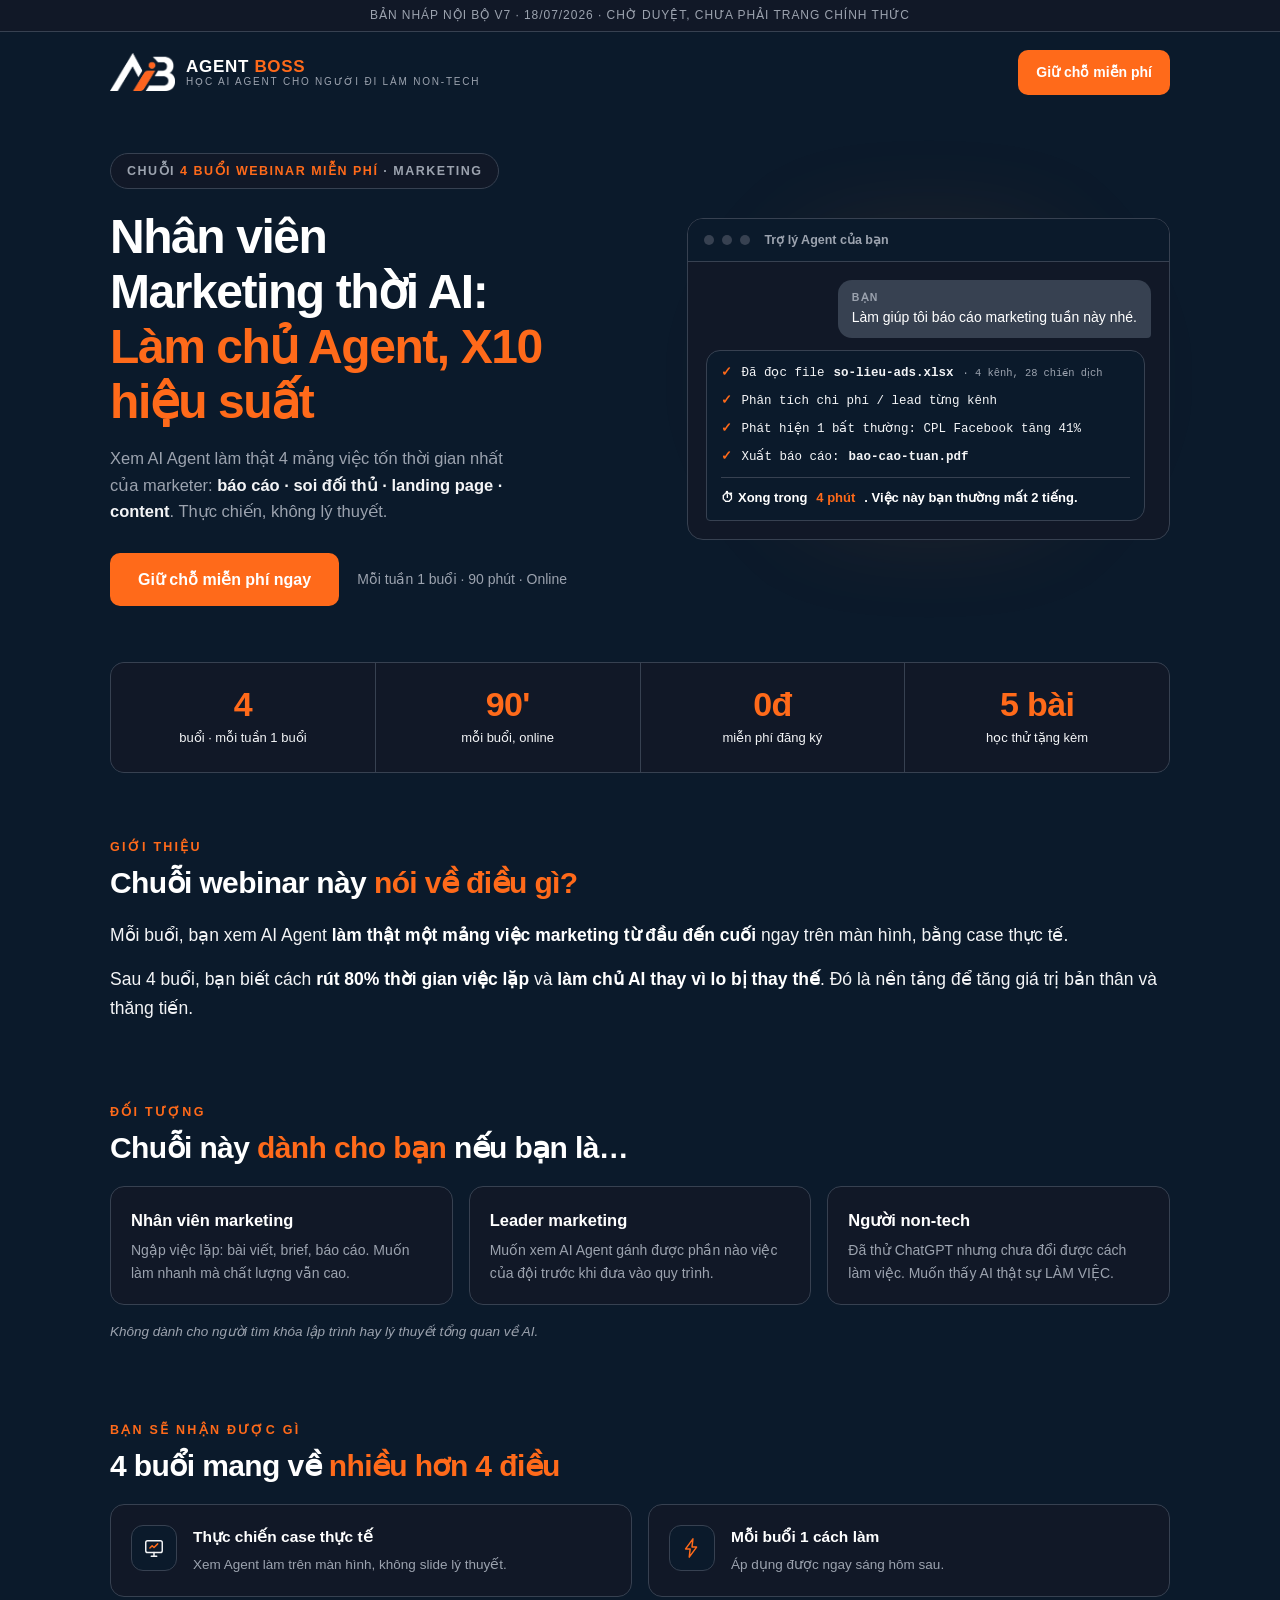
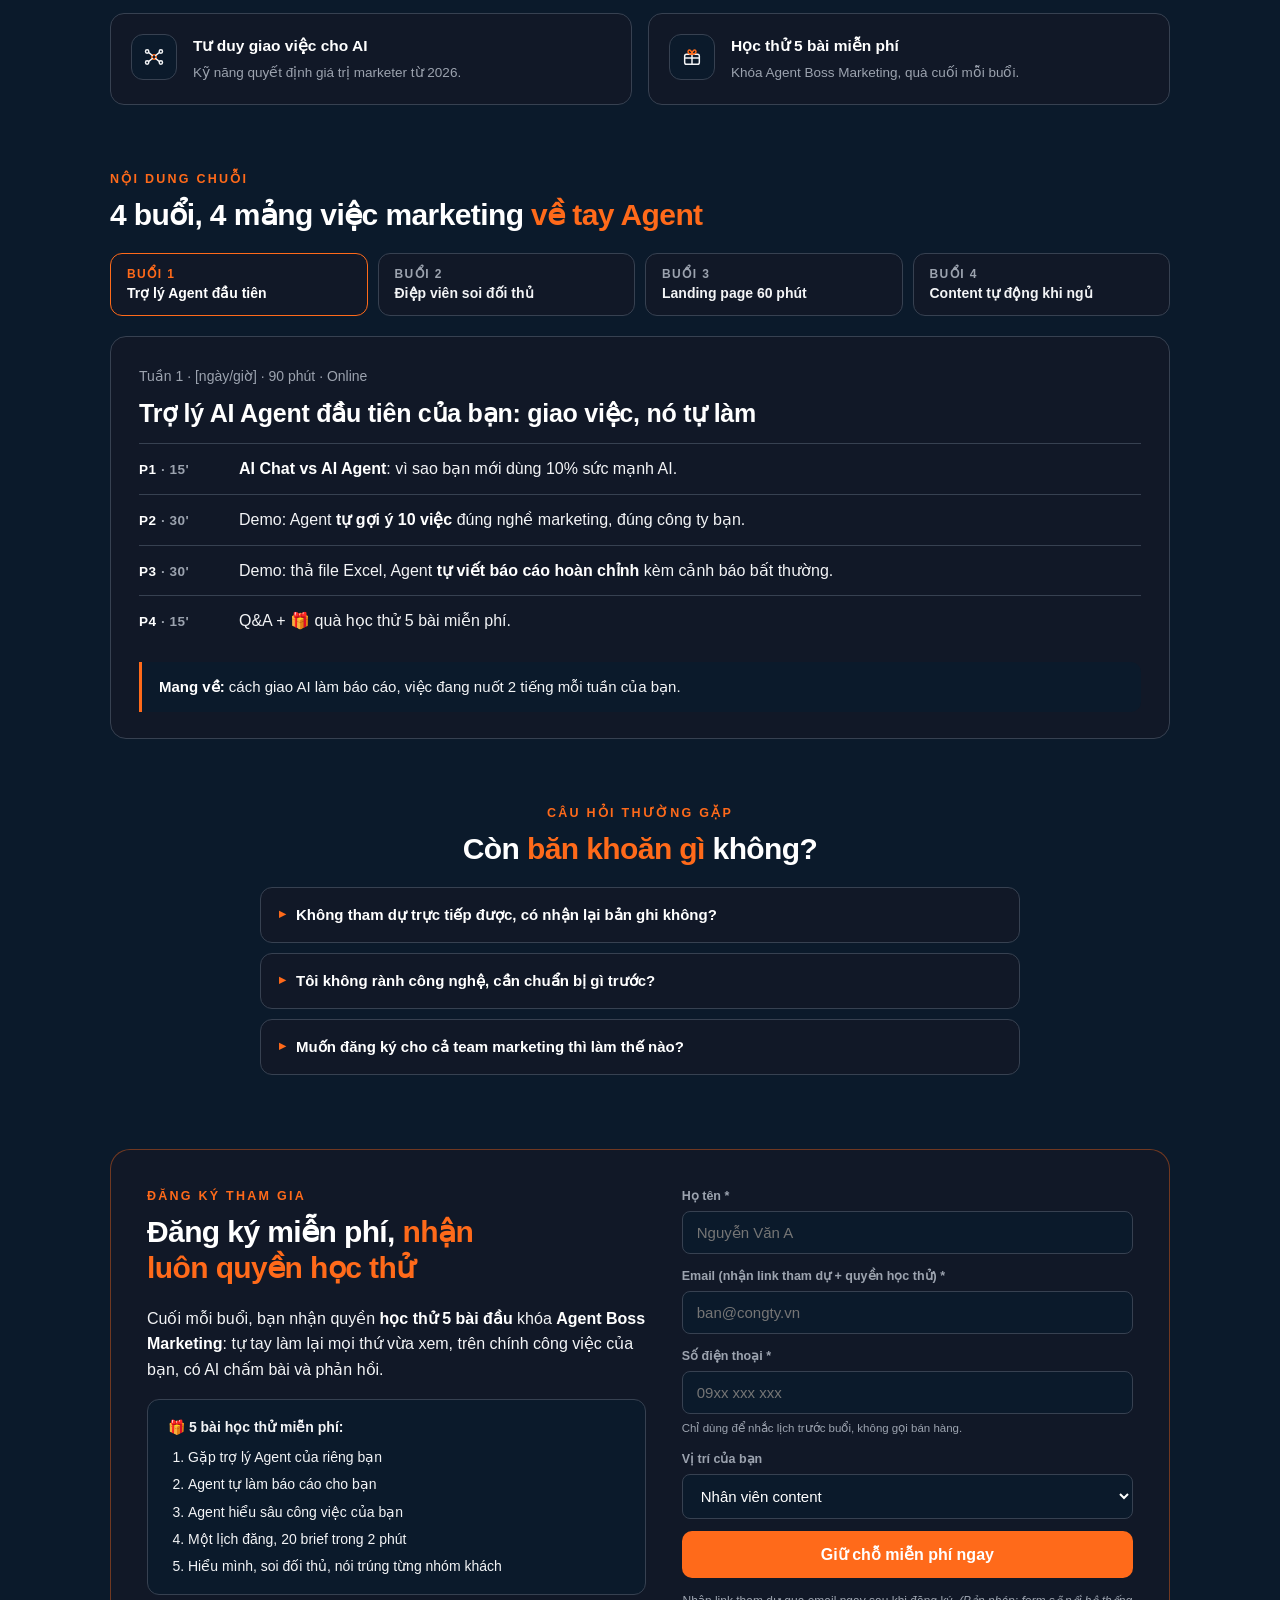
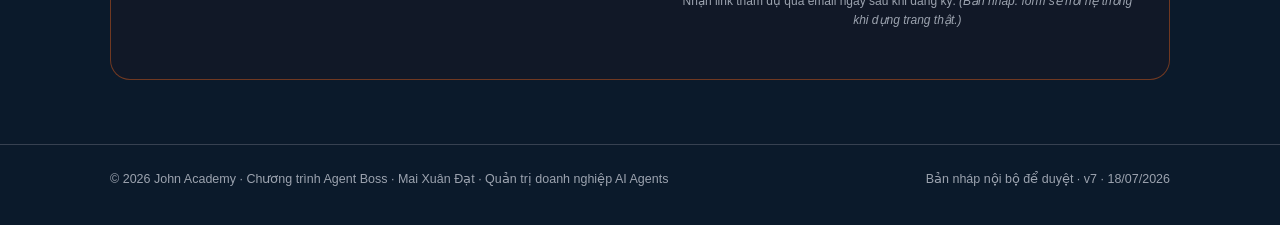
==== index.html @ c4304438 "Add files via upload" ====
<!DOCTYPE html>
<html lang="vi">
<head>
<meta charset="utf-8">
<meta name="viewport" content="width=device-width, initial-scale=1">
<title>Nhân Viên Marketing Thời AI — Chuỗi 4 Webinar · Agent Boss</title>
<style>
  /* ==== Agent Boss design tokens (canonical: E-cho-designer-quang/tokens.json) ==== */
  :root{
    --agent-dark:#0B1A2B;
    --white:#FFFFFF;
    --boss-orange:#FF6A1A;
    --ink-900:#111827;
    --ink-700:#374151;
    --ink-500:#9CA3AF;
    --ink-100:#F3F4F6;
    --font:'Inter',Arial,sans-serif;
    --mono:'Roboto Mono',monospace;
  }
  html{scroll-behavior:smooth}
  body{
    margin:0;background:var(--agent-dark);color:var(--white);
    font-family:var(--font);font-size:16px;line-height:1.6;
    -webkit-font-smoothing:antialiased;overflow-x:hidden;
  }
  .wrap{max-width:1060px;margin:0 auto;padding:0 22px}
  a{color:inherit}
  .t-orange{color:var(--boss-orange)}

  .draft{
    background:var(--ink-900);border-bottom:1px solid var(--ink-700);
    text-align:center;font-size:12px;color:var(--ink-500);
    padding:6px 16px;letter-spacing:.08em;text-transform:uppercase;
  }

  /* ==== Header ==== */
  header.site{display:flex;align-items:center;justify-content:space-between;padding:18px 0;gap:12px}
  .logo-lockup{display:flex;align-items:center;gap:11px}
  .logo-lockup img{height:38px;width:auto;display:block}
  .wordmark{font-weight:800;letter-spacing:.04em;font-size:17px;line-height:1.1}
  .wordmark .b{color:var(--boss-orange)}
  .wordmark small{display:block;font-weight:500;font-size:10px;letter-spacing:.18em;color:var(--ink-500)}
  .btn{
    display:inline-block;background:var(--boss-orange);color:var(--white);
    font-weight:700;text-decoration:none;border:none;cursor:pointer;
    padding:14px 28px;border-radius:10px;font-size:16px;font-family:var(--font);
    text-align:center;
  }
  .btn:hover{filter:brightness(1.07)}
  .btn:focus-visible{outline:3px solid var(--white);outline-offset:2px}
  .btn.small{padding:11px 18px;font-size:14px;white-space:nowrap}

  /* ==== Hero ==== */
  .hero{display:grid;grid-template-columns:1.05fr .95fr;gap:44px;align-items:center;padding:40px 0 56px}
  .pill{
    display:inline-block;background:var(--ink-900);border:1px solid var(--ink-700);
    border-radius:999px;padding:7px 16px;font-size:12.5px;font-weight:600;
    letter-spacing:.12em;text-transform:uppercase;color:var(--ink-500);margin:0 0 20px;
  }
  .pill b{color:var(--boss-orange);font-weight:600}
  /* Quy tắc cứng #2: các dòng headline CÙNG size, 1 dòng đổi màu cam */
  h1{
    font-size:clamp(30px,4.4vw,48px);font-weight:700;letter-spacing:-0.03em;
    line-height:1.15;margin:0 0 16px;text-wrap:balance;
  }
  .hero-sub{color:var(--ink-500);font-size:16.5px;max-width:46ch;margin:0 0 28px;text-wrap:pretty}
  .hero-sub b{color:var(--ink-100);font-weight:600}
  .hero-cta{display:flex;align-items:center;gap:18px;flex-wrap:wrap}
  .hero-meta{font-size:14px;color:var(--ink-500);font-variant-numeric:tabular-nums}

  /* ==== Hero visual: khung chat giao việc cho Agent ==== */
  .demo-shell{position:relative}
  .demo-glow{ /* quy tắc #8: cam 8-18%, blur mạnh, sau khối, không phủ chữ */
    position:absolute;inset:-8%;border-radius:24px;
    background:radial-gradient(circle,rgba(255,106,26,.14) 0%,rgba(255,106,26,0) 70%);
    filter:blur(34px);pointer-events:none;
  }
  .demo-win{
    position:relative;background:var(--ink-900);border:1px solid var(--ink-700);
    border-radius:16px;overflow:hidden;
  }
  .demo-bar{
    display:flex;align-items:center;gap:8px;padding:11px 16px;
    background:var(--agent-dark);border-bottom:1px solid var(--ink-700);
  }
  .dot{width:10px;height:10px;border-radius:50%;background:var(--ink-700)}
  .demo-title{margin-left:6px;font-size:12.5px;color:var(--ink-500);font-weight:600}
  .demo-body{padding:18px;display:grid;gap:12px}
  .msg-you{
    justify-self:end;max-width:85%;
    background:var(--ink-700);border-radius:14px 14px 4px 14px;
    padding:10px 14px;font-size:14px;line-height:1.45;
  }
  .msg-tag{display:block;font-size:10.5px;letter-spacing:.12em;color:var(--ink-500);font-weight:700;margin-bottom:2px}
  .agent-log{
    justify-self:start;max-width:92%;width:100%;
    background:var(--agent-dark);border:1px solid var(--ink-700);
    border-radius:14px 14px 14px 4px;padding:12px 14px;
    display:grid;gap:8px;
  }
  .step{
    font-family:var(--mono);font-size:12.5px;color:var(--ink-100);
    display:flex;gap:9px;align-items:baseline;
    opacity:0;animation:fadeUp .45s forwards;
  }
  .step .ck{color:var(--boss-orange);font-weight:700}
  .step small{color:var(--ink-500)}
  .step:nth-child(2){animation-delay:.5s}
  .step:nth-child(3){animation-delay:1s}
  .step:nth-child(4){animation-delay:1.5s}
  .step.done{
    font-family:var(--font);font-size:13px;font-weight:700;color:var(--white);
    border-top:1px solid var(--ink-700);padding-top:10px;margin-top:2px;
    animation-delay:2s;
  }
  .step.done b{color:var(--boss-orange)}
  @keyframes fadeUp{from{opacity:0;transform:translateY(5px)}to{opacity:1;transform:none}}
  @media (prefers-reduced-motion: reduce){
    html{scroll-behavior:auto}
    .step{animation:none;opacity:1;transform:none}
  }

  /* ==== Stats strip ==== */
  .stats{
    display:grid;grid-template-columns:repeat(4,1fr);gap:1px;background:var(--ink-700);
    border:1px solid var(--ink-700);border-radius:14px;overflow:hidden;margin-bottom:8px;
  }
  .stat{background:var(--ink-900);padding:22px 14px;text-align:center}
  .stat b{
    display:block;font-size:34px;font-weight:700;letter-spacing:-0.02em;
    font-variant-numeric:tabular-nums;color:var(--boss-orange); /* Tier 1: số liệu = cam */
    line-height:1.15;
  }
  .stat span{font-size:13px;color:var(--ink-100);font-weight:500}

  /* ==== Sections ==== */
  section{padding:56px 0 8px}
  .sec-eyebrow{
    font-size:12.5px;font-weight:600;letter-spacing:.18em;text-transform:uppercase;
    color:var(--boss-orange);margin:0 0 8px;
  }
  h2{
    font-size:clamp(22px,3vw,30px);font-weight:700;letter-spacing:-0.02em;
    line-height:1.2;margin:0 0 20px;text-wrap:balance;
  }
  .prose p{margin:0 0 14px;color:var(--ink-100);text-wrap:pretty}
  .prose p b{color:var(--white)}
  .prose-full p{font-size:17.5px;line-height:1.7}

  .cards3{display:grid;grid-template-columns:repeat(3,1fr);gap:16px;margin-top:6px}
  .card{background:var(--ink-900);border:1px solid var(--ink-700);border-radius:14px;padding:20px}
  .card h3{margin:0 0 6px;font-size:16.5px;font-weight:600}
  .card p{margin:0;font-size:14px;color:var(--ink-500)}
  .note{font-size:13.5px;color:var(--ink-500);font-style:italic;margin-top:16px}

  /* ==== Benefits: 2x2 card + icon ==== */
  .benefits{display:grid;grid-template-columns:repeat(2,1fr);gap:16px;margin-top:6px}
  .benefit{
    background:var(--ink-900);border:1px solid var(--ink-700);border-radius:14px;
    padding:20px;display:flex;gap:16px;align-items:flex-start;
  }
  .b-icon{
    flex:0 0 44px;width:44px;height:44px;border-radius:12px;
    background:var(--agent-dark);border:1px solid var(--ink-700);
    display:flex;align-items:center;justify-content:center;
  }
  .b-icon svg{width:22px;height:22px;stroke:var(--ink-100);stroke-width:1.6;fill:none;stroke-linecap:round;stroke-linejoin:round}
  .b-icon .accent{stroke:var(--boss-orange)}
  .benefit h3{margin:0 0 4px;font-size:15.5px;font-weight:700}
  .benefit p{margin:0;font-size:13.5px;color:var(--ink-500)}

  /* ==== Tabs 4 buổi ==== */
  .tabs{display:flex;gap:10px;margin-bottom:16px;overflow-x:auto;padding-bottom:4px}
  .tab{
    flex:1;min-width:170px;background:var(--ink-900);border:1px solid var(--ink-700);
    border-radius:12px;padding:13px 16px;cursor:pointer;text-align:left;
    font-family:var(--font);color:var(--ink-500);
  }
  .tab b{display:block;font-size:12px;letter-spacing:.12em;font-weight:700;margin-bottom:3px;color:var(--ink-500)}
  .tab span{font-size:14px;font-weight:600;color:var(--ink-100);line-height:1.3;display:block}
  .tab:hover{border-color:var(--ink-500)}
  .tab[aria-selected="true"]{border-color:var(--boss-orange);background:var(--ink-900)}
  .tab[aria-selected="true"] b{color:var(--boss-orange)}
  .tab[aria-selected="true"] span{color:var(--white)}
  .tab:focus-visible{outline:2px solid var(--boss-orange);outline-offset:2px}
  .panel{display:none}
  .panel.active{display:block}

  .session{
    background:var(--ink-900);border:1px solid var(--ink-700);border-radius:16px;
    padding:26px 28px;
  }
  .s-meta{font-size:14px;color:var(--ink-500);font-variant-numeric:tabular-nums}
  .session h3{font-size:clamp(20px,2.6vw,25px);font-weight:700;letter-spacing:-0.01em;margin:8px 0 14px;line-height:1.3;text-wrap:balance}
  .prow{display:flex;gap:16px;padding:12px 0;border-top:1px solid var(--ink-700);align-items:baseline}
  .ptag{
    flex:0 0 84px;font-size:13.5px;font-weight:700;color:var(--ink-500);
    letter-spacing:.04em;font-variant-numeric:tabular-nums;white-space:nowrap;
  }
  .ptag b{color:var(--white)}
  .ptext{font-size:16px;color:var(--ink-100);line-height:1.6}
  .ptext b{color:var(--white)}
  .loi-ich{
    margin:16px 0 0;padding:13px 17px;border-left:3px solid var(--boss-orange);
    background:var(--agent-dark);border-radius:0 10px 10px 0;
    font-size:15px;color:var(--ink-100);
  }
  .loi-ich b{color:var(--white)}

  /* ==== FAQ (căn giữa cột) ==== */
  .faq-sec{text-align:center}
  .faq-list{max-width:760px;margin:0 auto;text-align:left}
  details{
    background:var(--ink-900);border:1px solid var(--ink-700);border-radius:12px;
    margin-bottom:10px;
  }
  summary{
    cursor:pointer;padding:15px 18px;font-weight:600;font-size:15px;list-style:none;
    display:flex;align-items:center;gap:10px;
  }
  summary::before{content:"▸";color:var(--boss-orange);font-size:13px;transition:transform .15s}
  details[open] summary::before{transform:rotate(90deg)}
  summary:focus-visible{outline:2px solid var(--boss-orange);outline-offset:2px;border-radius:12px}
  details p{margin:0;padding:0 18px 15px 40px;font-size:14.5px;color:var(--ink-500);text-wrap:pretty}

  /* ==== CTA / form ==== */
  .cta-box{
    background:var(--ink-900);border:1px solid rgba(255,106,26,.4);border-radius:20px;
    padding:36px;display:grid;grid-template-columns:1.05fr .95fr;gap:36px;align-items:start;
  }
  .cta-box .prose{max-width:none}
  .gift-list{
    margin:16px 0 0;padding:16px 20px;background:var(--agent-dark);
    border:1px solid var(--ink-700);border-radius:12px;font-size:14px;color:var(--ink-100);
  }
  .gift-list ol{margin:8px 0 0;padding-left:20px;display:grid;gap:5px}
  form{display:grid;gap:12px}
  label{font-size:12.5px;font-weight:600;color:var(--ink-500);display:grid;gap:5px}
  .hint{font-weight:400;font-size:11.5px;color:var(--ink-500)}
  input,select{
    background:var(--agent-dark);border:1px solid var(--ink-700);border-radius:8px;
    color:var(--white);padding:12px 14px;font-size:15px;font-family:var(--font);width:100%;box-sizing:border-box;
  }
  input:focus-visible,select:focus-visible{outline:2px solid var(--boss-orange);outline-offset:1px;border-color:var(--boss-orange)}
  form .btn{width:100%}
  .form-note{font-size:12px;color:var(--ink-500);margin-top:2px;text-align:center}

  footer{
    border-top:1px solid var(--ink-700);padding:24px 0 36px;margin-top:56px;
    font-size:12.5px;color:var(--ink-500);
  }
  footer .wrap{display:flex;justify-content:space-between;gap:14px;flex-wrap:wrap}

  /* ==== Sticky CTA mobile ==== */
  .sticky-cta{display:none}

  @media (max-width:860px){
    .hero{grid-template-columns:1fr;gap:36px;padding-top:24px}
    .stats{grid-template-columns:repeat(2,1fr)}
    .cards3{grid-template-columns:1fr}
    .benefits{grid-template-columns:1fr}
    .cta-box{grid-template-columns:1fr;padding:24px}
    .cta-box .form-col{order:-1}
    .tabs{margin-left:-22px;margin-right:-22px;padding-left:22px;padding-right:22px}
    .tab{min-width:150px;flex:0 0 auto}
    .session{padding:20px}
    .prow{flex-direction:column;gap:2px}
    .ptag{flex:none}
    .wordmark small{display:none}
    body{padding-bottom:66px}
    .sticky-cta{
      display:block;position:fixed;bottom:0;left:0;right:0;z-index:10;
      padding:10px 16px;background:rgba(11,26,43,.96);border-top:1px solid var(--ink-700);
    }
    .sticky-cta .btn{width:100%;box-sizing:border-box;padding:13px}
  }
</style>
</head>
<body>

<div class="draft">Bản nháp nội bộ v7 · 18/07/2026 · chờ duyệt, chưa phải trang chính thức</div>

<div class="wrap">

  <!-- ===== HEADER ===== -->
  <header class="site">
    <div class="logo-lockup">
      <img src="[data-uri]" alt="Logo Agent Boss">
      <div class="wordmark">AGENT <span class="b">BOSS</span>
        <small>HỌC AI AGENT CHO NGƯỜI ĐI LÀM NON-TECH</small>
      </div>
    </div>
    <a class="btn small" href="#dang-ky">Giữ chỗ miễn phí</a>
  </header>

  <!-- ===== HERO ===== -->
  <div class="hero">
    <div>
      <span class="pill">Chuỗi <b>4 buổi webinar miễn phí</b> · Marketing</span>
      <h1>Nhân viên Marketing thời&nbsp;AI:<br>
          <span class="t-orange">Làm chủ Agent, X10 hiệu suất</span></h1>
      <p class="hero-sub">Xem AI Agent làm thật 4 mảng việc tốn thời gian nhất của marketer: <b>báo cáo · soi đối thủ · landing page · content</b>. Thực chiến, không lý thuyết.</p>
      <div class="hero-cta">
        <a class="btn" href="#dang-ky">Giữ chỗ miễn phí ngay</a>
        <span class="hero-meta">Mỗi tuần 1 buổi · 90 phút · Online</span>
      </div>
    </div>

    <!-- Minh họa: giao việc cho Agent trong khung chat -->
    <div class="demo-shell" role="img" aria-label="Minh họa: bạn nhắn giao việc, AI Agent tự làm từng bước và nộp báo cáo trong 4 phút thay vì 2 tiếng">
      <div class="demo-glow"></div>
      <div class="demo-win" aria-hidden="true">
        <div class="demo-bar">
          <span class="dot"></span><span class="dot"></span><span class="dot"></span>
          <span class="demo-title">Trợ lý Agent của bạn</span>
        </div>
        <div class="demo-body">
          <div class="msg-you">
            <span class="msg-tag">BẠN</span>
            Làm giúp tôi báo cáo marketing tuần này nhé.
          </div>
          <div class="agent-log">
            <div class="step"><span class="ck">✓</span>Đã đọc file <b>so-lieu-ads.xlsx</b> <small>· 4 kênh, 28 chiến dịch</small></div>
            <div class="step"><span class="ck">✓</span>Phân tích chi phí / lead từng kênh</div>
            <div class="step"><span class="ck">✓</span>Phát hiện 1 bất thường: CPL Facebook tăng 41%</div>
            <div class="step"><span class="ck">✓</span>Xuất báo cáo: <b>bao-cao-tuan.pdf</b></div>
            <div class="step done">⏱ Xong trong <b>4 phút</b>. Việc này bạn thường mất 2 tiếng.</div>
          </div>
        </div>
      </div>
    </div>
  </div>

  <!-- ===== STATS ===== -->
  <div class="stats">
    <div class="stat"><b>4</b><span>buổi · mỗi tuần 1 buổi</span></div>
    <div class="stat"><b>90'</b><span>mỗi buổi, online</span></div>
    <div class="stat"><b>0đ</b><span>miễn phí đăng ký</span></div>
    <div class="stat"><b>5 bài</b><span>học thử tặng kèm</span></div>
  </div>

  <!-- ===== GIỚI THIỆU ===== -->
  <section>
    <p class="sec-eyebrow">Giới thiệu</p>
    <h2>Chuỗi webinar này <span class="t-orange">nói về điều gì?</span></h2>
    <div class="prose prose-full">
      <p>Mỗi buổi, bạn xem AI Agent <b>làm thật một mảng việc marketing từ đầu đến cuối</b> ngay trên màn hình, bằng case thực tế.</p>
      <p>Sau 4 buổi, bạn biết cách <b>rút 80% thời gian việc lặp</b> và <b>làm chủ AI thay vì lo bị thay thế</b>. Đó là nền tảng để tăng giá trị bản thân và thăng tiến.</p>
    </div>
  </section>

  <!-- ===== ĐỐI TƯỢNG ===== -->
  <section>
    <p class="sec-eyebrow">Đối tượng</p>
    <h2>Chuỗi này <span class="t-orange">dành cho bạn</span> nếu bạn là…</h2>
    <div class="cards3">
      <div class="card">
        <h3>Nhân viên marketing</h3>
        <p>Ngập việc lặp: bài viết, brief, báo cáo. Muốn làm nhanh mà chất lượng vẫn cao.</p>
      </div>
      <div class="card">
        <h3>Leader marketing</h3>
        <p>Muốn xem AI Agent gánh được phần nào việc của đội trước khi đưa vào quy trình.</p>
      </div>
      <div class="card">
        <h3>Người non-tech</h3>
        <p>Đã thử ChatGPT nhưng chưa đổi được cách làm việc. Muốn thấy AI thật sự LÀM VIỆC.</p>
      </div>
    </div>
    <p class="note">Không dành cho người tìm khóa lập trình hay lý thuyết tổng quan về AI.</p>
  </section>

  <!-- ===== NHẬN ĐƯỢC GÌ ===== -->
  <section>
    <p class="sec-eyebrow">Bạn sẽ nhận được gì</p>
    <h2>4 buổi mang về <span class="t-orange">nhiều hơn 4 điều</span></h2>
    <div class="benefits">
      <div class="benefit">
        <div class="b-icon"><svg viewBox="0 0 24 24"><rect x="3" y="4" width="18" height="13" rx="2"/><path d="M9 21h6M12 17v4"/><path class="accent" d="M7.5 12l2.5-2.5 2 2 4-4"/></svg></div>
        <div><h3>Thực chiến case thực tế</h3><p>Xem Agent làm trên màn hình, không slide lý thuyết.</p></div>
      </div>
      <div class="benefit">
        <div class="b-icon"><svg viewBox="0 0 24 24"><path class="accent" d="M13 2L5 13h5l-1 9 8-11h-5l1-9z"/></svg></div>
        <div><h3>Mỗi buổi 1 cách làm</h3><p>Áp dụng được ngay sáng hôm sau.</p></div>
      </div>
      <div class="benefit">
        <div class="b-icon"><svg viewBox="0 0 24 24"><circle cx="12" cy="12" r="2.4" class="accent"/><circle cx="4.5" cy="6" r="1.8"/><circle cx="19.5" cy="6" r="1.8"/><circle cx="4.5" cy="18" r="1.8"/><circle cx="19.5" cy="18" r="1.8"/><path d="M6 7l4.2 3.4M18 7l-4.2 3.4M6 17l4.2-3.4M18 17l-4.2-3.4"/></svg></div>
        <div><h3>Tư duy giao việc cho AI</h3><p>Kỹ năng quyết định giá trị marketer từ 2026.</p></div>
      </div>
      <div class="benefit">
        <div class="b-icon"><svg viewBox="0 0 24 24"><rect x="4" y="9" width="16" height="11" rx="2"/><path d="M4 13h16M12 9v11"/><path class="accent" d="M12 9c-4 0-5-2.5-4-4 1.2-1.8 4 .5 4 4zm0 0c4 0 5-2.5 4-4-1.2-1.8-4 .5-4 4z"/></svg></div>
        <div><h3>Học thử 5 bài miễn phí</h3><p>Khóa Agent Boss Marketing, quà cuối mỗi buổi.</p></div>
      </div>
    </div>
  </section>

  <!-- ===== NỘI DUNG 4 BUỔI (tabs) ===== -->
  <section>
    <p class="sec-eyebrow">Nội dung chuỗi</p>
    <h2>4 buổi, 4 mảng việc marketing <span class="t-orange">về tay Agent</span></h2>

    <div class="tabs" role="tablist" aria-label="Chọn buổi webinar">
      <button class="tab" role="tab" aria-selected="true" aria-controls="p1" id="t1">
        <b>BUỔI 1</b><span>Trợ lý Agent đầu tiên</span>
      </button>
      <button class="tab" role="tab" aria-selected="false" aria-controls="p2" id="t2">
        <b>BUỔI 2</b><span>Điệp viên soi đối thủ</span>
      </button>
      <button class="tab" role="tab" aria-selected="false" aria-controls="p3" id="t3">
        <b>BUỔI 3</b><span>Landing page 60 phút</span>
      </button>
      <button class="tab" role="tab" aria-selected="false" aria-controls="p4" id="t4">
        <b>BUỔI 4</b><span>Content tự động khi ngủ</span>
      </button>
    </div>

    <!-- BUỔI 1 -->
    <div class="panel active" id="p1" role="tabpanel" aria-labelledby="t1">
      <div class="session">
        <span class="s-meta">Tuần 1 · [ngày/giờ] · 90 phút · Online</span>
        <h3>Trợ lý AI Agent đầu tiên của bạn: giao việc, nó tự làm</h3>
        <div class="prow"><div class="ptag"><b>P1</b> · 15'</div><div class="ptext"><b>AI Chat vs AI Agent</b>: vì sao bạn mới dùng 10% sức mạnh AI.</div></div>
        <div class="prow"><div class="ptag"><b>P2</b> · 30'</div><div class="ptext">Demo: Agent <b>tự gợi ý 10 việc</b> đúng nghề marketing, đúng công ty bạn.</div></div>
        <div class="prow"><div class="ptag"><b>P3</b> · 30'</div><div class="ptext">Demo: thả file Excel, Agent <b>tự viết báo cáo hoàn chỉnh</b> kèm cảnh báo bất thường.</div></div>
        <div class="prow"><div class="ptag"><b>P4</b> · 15'</div><div class="ptext">Q&amp;A + 🎁 quà học thử 5 bài miễn phí.</div></div>
        <p class="loi-ich"><b>Mang về:</b> cách giao AI làm báo cáo, việc đang nuốt 2 tiếng mỗi tuần của bạn.</p>
      </div>
    </div>

    <!-- BUỔI 2 -->
    <div class="panel" id="p2" role="tabpanel" aria-labelledby="t2">
      <div class="session">
        <span class="s-meta">Tuần 2 · [ngày/giờ] · 90 phút · Online</span>
        <h3>Điệp viên thị trường: Agent tự thu thập, tự phân tích, tự nộp báo cáo đối thủ</h3>
        <div class="prow"><div class="ptag"><b>P1</b> · 10'</div><div class="ptext">Vì sao research bằng AI Chat vẫn tốn cả ngày: ranh giới giữa "chat" và "agent".</div></div>
        <div class="prow"><div class="ptag"><b>P2</b> · 35'</div><div class="ptext">Demo: Agent <b>tự soi nhiều đối thủ cùng lúc</b>, tự xuất file so sánh giá, sản phẩm, điểm hở.</div></div>
        <div class="prow"><div class="ptag"><b>P3</b> · 25'</div><div class="ptext">Demo: Agent <b>tự tải video đối thủ, bóc lời thoại</b>, lộ công thức chốt khách của họ.</div></div>
        <div class="prow"><div class="ptag"><b>P4</b> · 20'</div><div class="ptext">Q&amp;A + 🎁 quà học thử 5 bài miễn phí.</div></div>
        <p class="loi-ich"><b>Mang về:</b> research 2 ngày rút còn 15 phút. Hết cảnh bí ý tưởng content.</p>
      </div>
    </div>

    <!-- BUỔI 3 -->
    <div class="panel" id="p3" role="tabpanel" aria-labelledby="t3">
      <div class="session">
        <span class="s-meta">Tuần 3 · [ngày/giờ] · 90 phút · Online</span>
        <h3>Design 1 landing page bán hàng chỉ trong 60 phút</h3>
        <div class="prow"><div class="ptag"><b>P1</b> · 10'</div><div class="ptext">Landing page là nút thắt của mọi chiến dịch: chờ designer cả tuần, chiến dịch nguội mất.</div></div>
        <div class="prow"><div class="ptag"><b>P2</b> · 60'</div><div class="ptext">Demo xuyên suốt: từ brief, Agent <b>viết nội dung, thiết kế, dựng trang hoàn chỉnh</b> kèm form thu lead và email cảm ơn tự động. Chỉnh live trong vài giây.</div></div>
        <div class="prow"><div class="ptag"><b>P3</b> · 20'</div><div class="ptext">Q&amp;A + 🎁 quà học thử 5 bài miễn phí.</div></div>
        <p class="loi-ich"><b>Mang về:</b> việc chờ cả tuần nay tự làm trong 1 buổi tối, không phụ thuộc ai.</p>
      </div>
    </div>

    <!-- BUỔI 4 -->
    <div class="panel" id="p4" role="tabpanel" aria-labelledby="t4">
      <div class="session">
        <span class="s-meta">Tuần 4 · [ngày/giờ] · 90 phút · Online</span>
        <h3>Xây hệ thống sản xuất content tự động, ngay cả khi bạn đang ngủ</h3>
        <div class="prow"><div class="ptag"><b>P1</b> · 10'</div><div class="ptext">Từ "làm nhanh" đến "tự chạy", như nồi cơm hẹn giờ: 6h sáng cơm tự chín.</div></div>
        <div class="prow"><div class="ptag"><b>P2</b> · 25'</div><div class="ptext">Demo: dạy Agent <b>giọng thương hiệu</b>, content hết "mùi AI".</div></div>
        <div class="prow"><div class="ptag"><b>P3</b> · 30'</div><div class="ptext">Demo: từ 1 lịch đăng, Agent <b>bung 20 brief gửi designer trong 2 phút</b>.</div></div>
        <div class="prow"><div class="ptag"><b>P4</b> · 15'</div><div class="ptext">Demo: hệ thống <b>tự viết content theo lịch</b>, tự báo cáo về Telegram mỗi sáng.</div></div>
        <div class="prow"><div class="ptag"><b>P5</b> · 10'</div><div class="ptext">Lộ trình tự xây + Q&amp;A + 🎁 quà học thử 5 bài miễn phí.</div></div>
        <p class="loi-ich"><b>Mang về:</b> việc lặp tự chạy, thời gian dành cho chiến lược và sáng tạo.</p>
      </div>
    </div>
  </section>

  <!-- ===== FAQ ===== -->
  <section class="faq-sec">
    <p class="sec-eyebrow">Câu hỏi thường gặp</p>
    <h2>Còn <span class="t-orange">băn khoăn gì</span> không?</h2>
    <div class="faq-list">
      <details>
        <summary>Không tham dự trực tiếp được, có nhận lại bản ghi không?</summary>
        <p>[Chờ chốt chính sách record. Gợi ý: có bản ghi gửi qua email cho người đã đăng ký, nhưng quà học thử 5 bài chỉ dành cho người tham dự trực tiếp.]</p>
      </details>
      <details>
        <summary>Tôi không rành công nghệ, cần chuẩn bị gì trước?</summary>
        <p>Không cần chuẩn bị gì. Mọi demo diễn ra trên màn hình của diễn giả. Bạn chỉ cần 90 phút tập trung và ghi lại việc mình muốn giao cho AI.</p>
      </details>
      <details>
        <summary>Muốn đăng ký cho cả team marketing thì làm thế nào?</summary>
        <p>Mỗi thành viên tự điền form đăng ký để nhận riêng link tham dự và quà học thử. [Chờ chốt: có kênh đăng ký theo nhóm không.]</p>
      </details>
    </div>
  </section>

  <!-- ===== CTA ===== -->
  <section id="dang-ky">
    <div class="cta-box">
      <div>
        <p class="sec-eyebrow">Đăng ký tham gia</p>
        <h2>Đăng ký miễn phí, <span class="t-orange">nhận luôn quyền học thử</span></h2>
        <div class="prose">
          <p>Cuối mỗi buổi, bạn nhận quyền <b>học thử 5 bài đầu</b> khóa <b>Agent Boss Marketing</b>: tự tay làm lại mọi thứ vừa xem, trên chính công việc của bạn, có AI chấm bài và phản hồi.</p>
        </div>
        <div class="gift-list">
          🎁 <b>5 bài học thử miễn phí:</b>
          <ol>
            <li>Gặp trợ lý Agent của riêng bạn</li>
            <li>Agent tự làm báo cáo cho bạn</li>
            <li>Agent hiểu sâu công việc của bạn</li>
            <li>Một lịch đăng, 20 brief trong 2 phút</li>
            <li>Hiểu mình, soi đối thủ, nói trúng từng nhóm khách</li>
          </ol>
        </div>
      </div>
      <div class="form-col">
        <form aria-label="Form đăng ký (bản demo)">
          <label>Họ tên *<input type="text" name="hoten" placeholder="Nguyễn Văn A" required></label>
          <label>Email (nhận link tham dự + quyền học thử) *<input type="email" name="email" placeholder="ban@congty.vn" required></label>
          <label>Số điện thoại *<input type="tel" name="sdt" placeholder="09xx xxx xxx" required>
            <span class="hint">Chỉ dùng để nhắc lịch trước buổi, không gọi bán hàng.</span></label>
          <label>Vị trí của bạn
            <select name="vitri">
              <option>Nhân viên content</option>
              <option>Ads – Digital</option>
              <option>Leader – Trưởng nhóm</option>
              <option>Khác</option>
            </select>
          </label>
          <!-- TODO: nối form vào hệ thống thu lead khi dựng trang thật -->
          <button class="btn" type="button">Giữ chỗ miễn phí ngay</button>
          <p class="form-note">Nhận link tham dự qua email ngay sau khi đăng ký. <em>(Bản nháp: form sẽ nối hệ thống khi dựng trang thật.)</em></p>
        </form>
      </div>
    </div>
  </section>

</div><!-- /wrap -->

<footer>
  <div class="wrap">
    <span>© 2026 John Academy · Chương trình Agent Boss · Mai Xuân Đạt · Quản trị doanh nghiệp AI Agents</span>
    <span>Bản nháp nội bộ để duyệt · v7 · 18/07/2026</span>
  </div>
</footer>

<div class="sticky-cta"><a class="btn" href="#dang-ky">Giữ chỗ miễn phí ngay</a></div>

<script>
  // Tabs 4 buổi: bấm tab nào hiện buổi đó
  var tabs = document.querySelectorAll('.tab');
  var panels = document.querySelectorAll('.panel');
  tabs.forEach(function(tab){
    tab.addEventListener('click', function(){
      tabs.forEach(function(t){ t.setAttribute('aria-selected','false'); });
      panels.forEach(function(p){ p.classList.remove('active'); });
      tab.setAttribute('aria-selected','true');
      document.getElementById(tab.getAttribute('aria-controls')).classList.add('active');
    });
  });
</script>

</body>
</html>
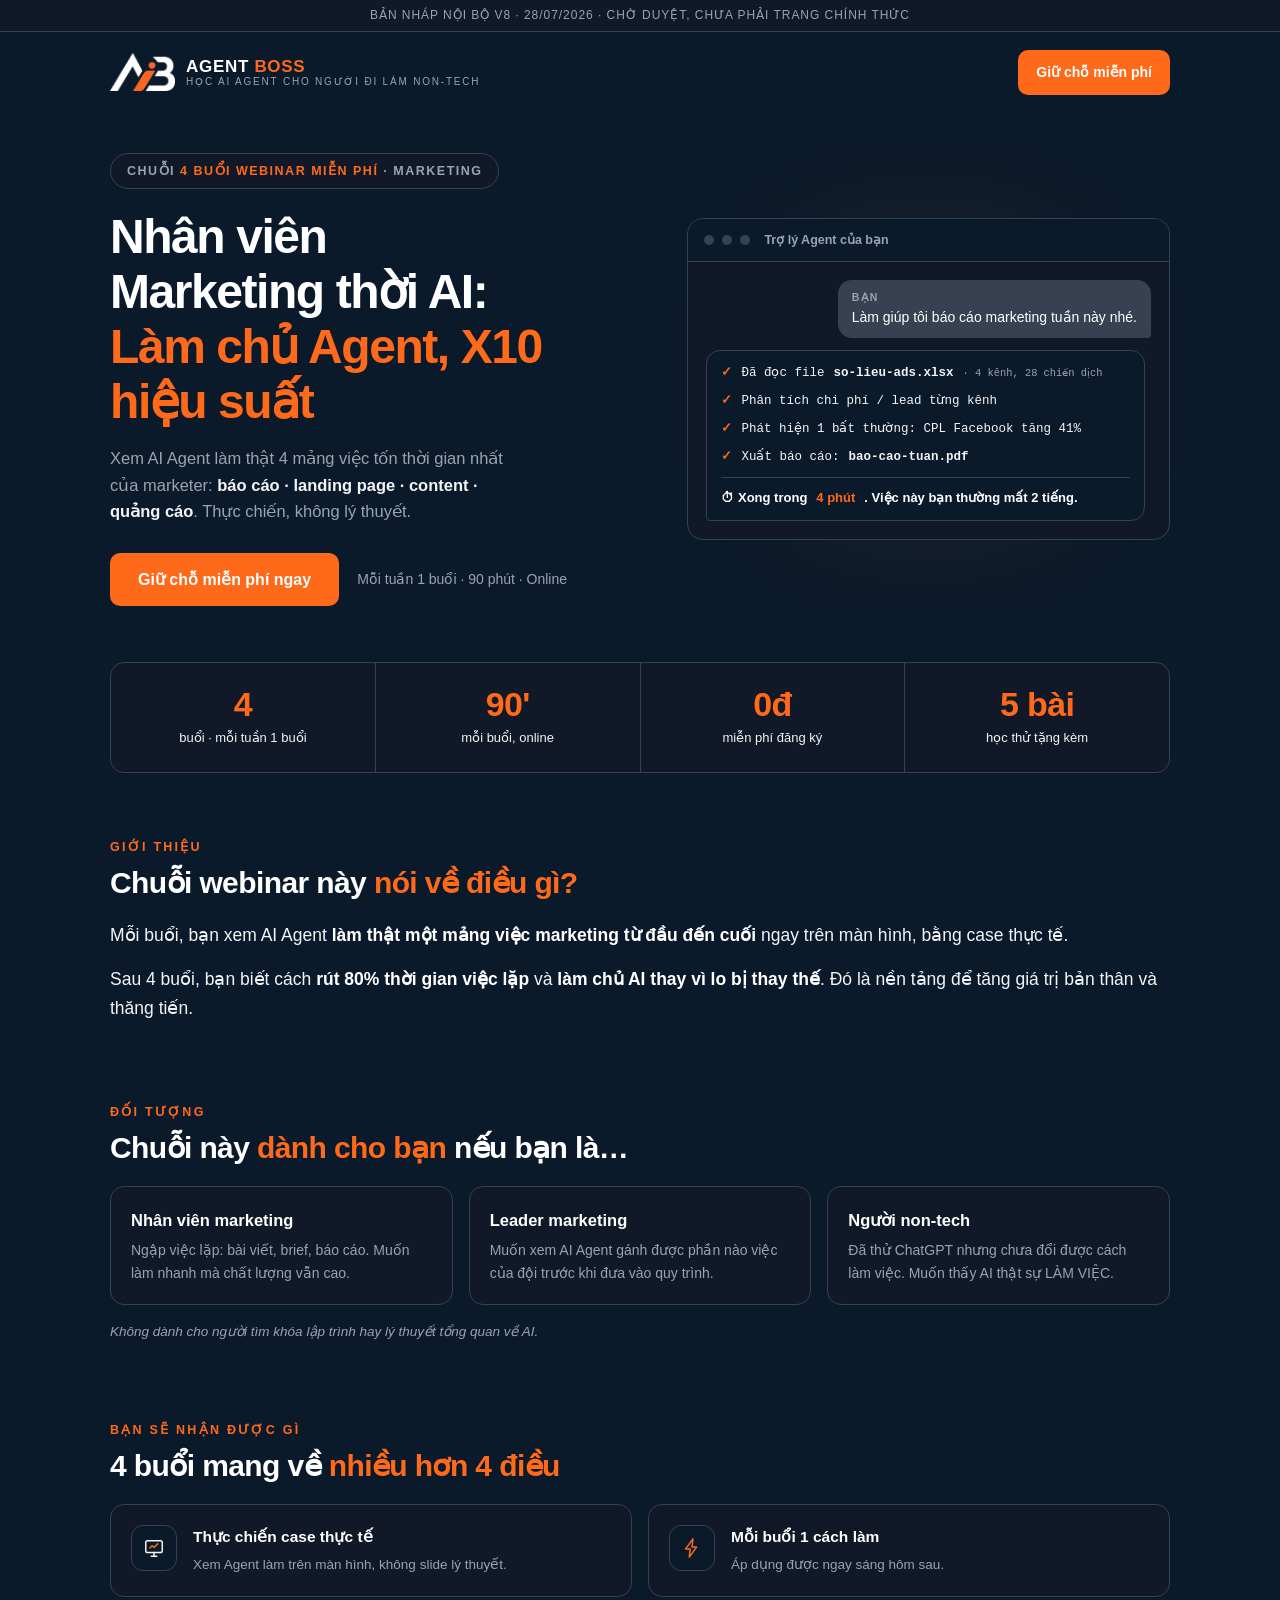
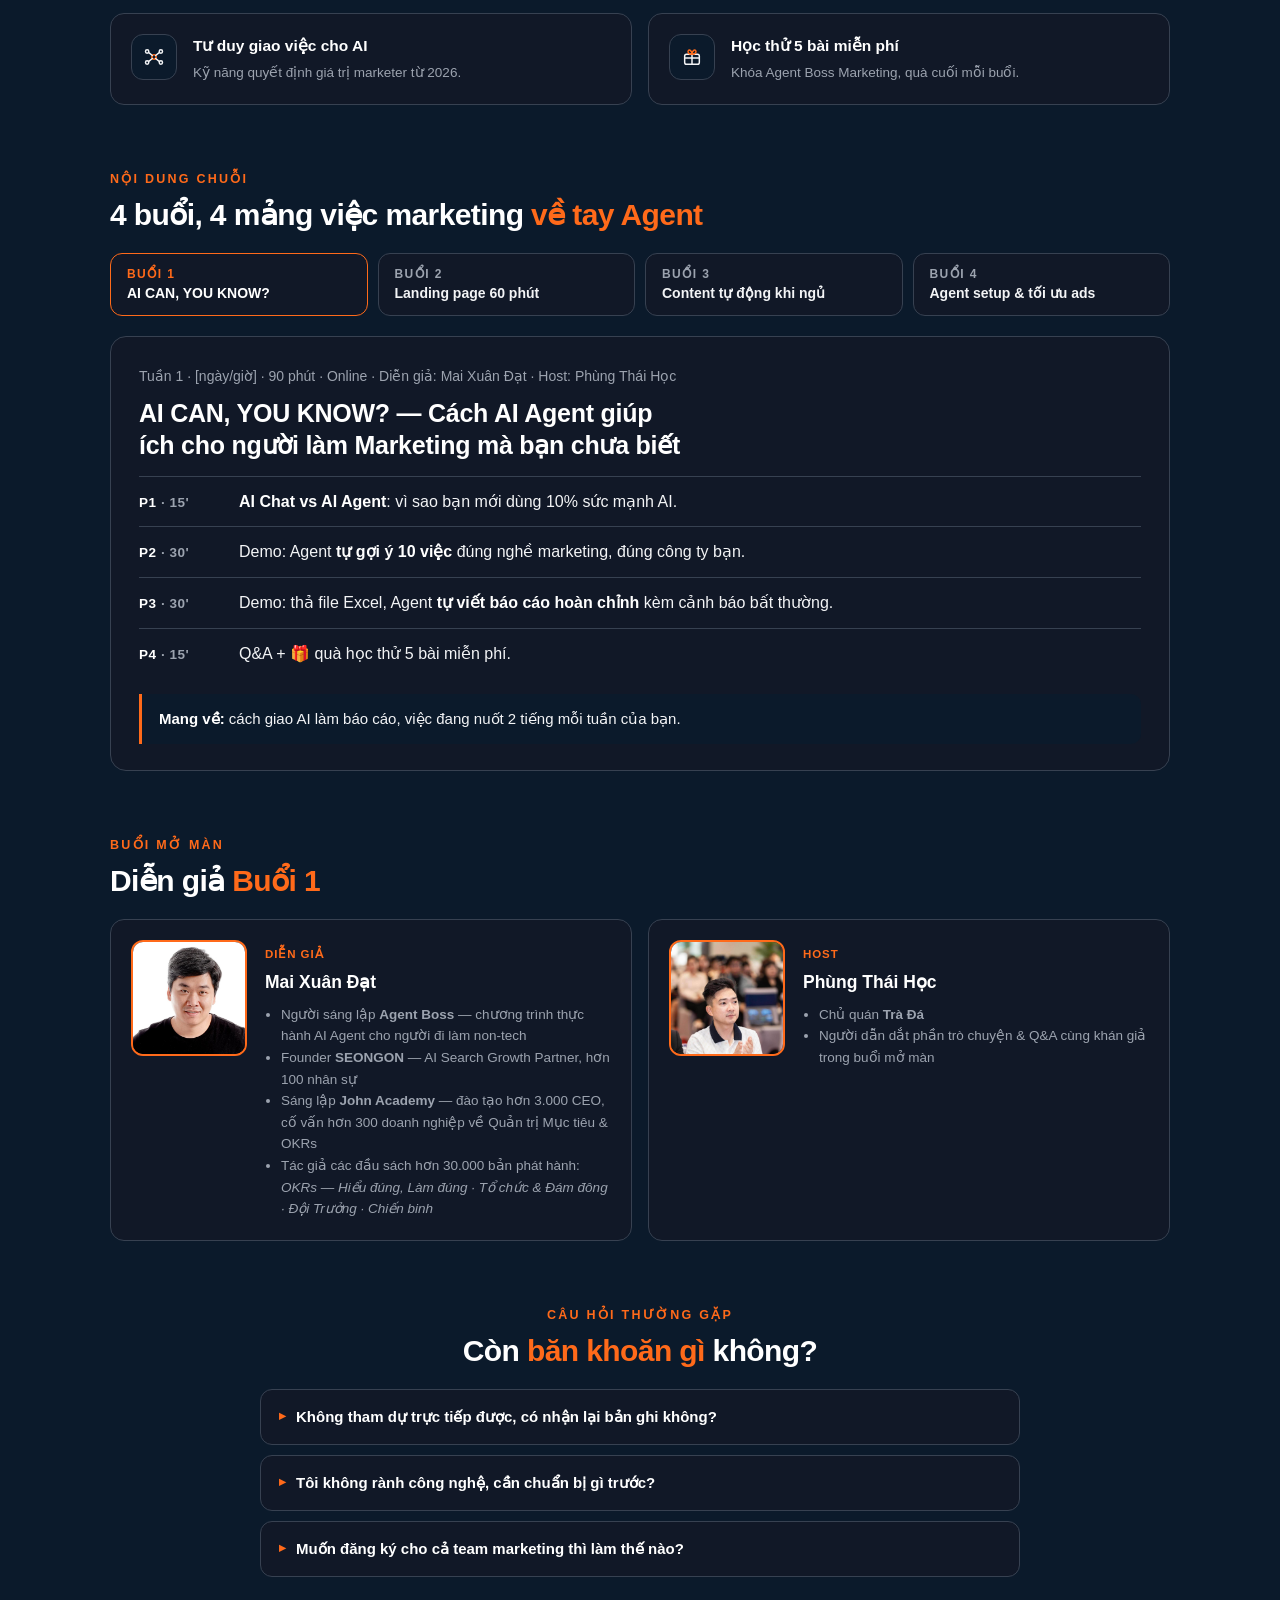
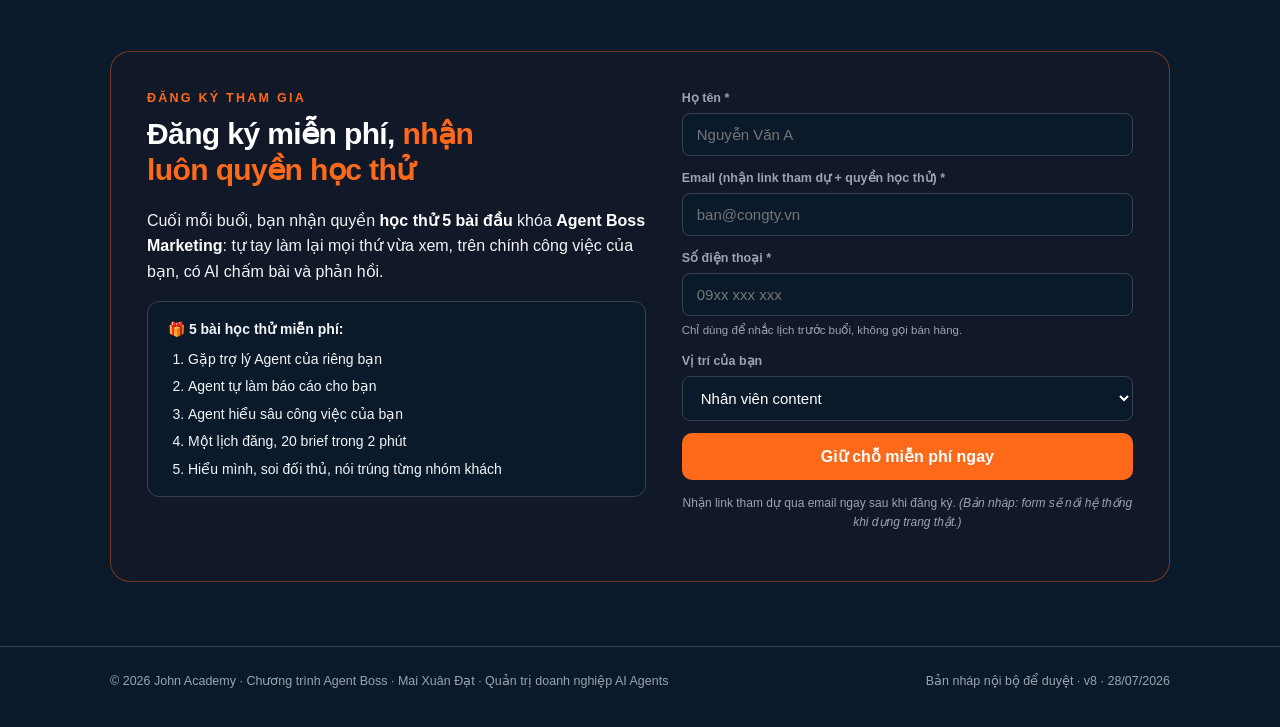
==== commit 977e7478: "v8: doi chu de buoi 1, sap lai thu tu buoi, them buoi 4 ads, them dien gia Mai Xuan Dat + host Phung" ====
--- a/index.html
+++ b/index.html
@@ -151,6 +151,12 @@
   .card{background:var(--ink-900);border:1px solid var(--ink-700);border-radius:14px;padding:20px}
   .card h3{margin:0 0 6px;font-size:16.5px;font-weight:600}
   .card p{margin:0;font-size:14px;color:var(--ink-500)}
+  .speakers{display:grid;grid-template-columns:1fr 1fr;gap:16px;margin-top:6px}
+  .speaker{display:flex;gap:18px;align-items:flex-start;background:var(--ink-900);border:1px solid var(--ink-700);border-radius:14px;padding:20px}
+  .speaker img{width:112px;height:112px;border-radius:12px;object-fit:cover;object-position:top;flex:none;border:2px solid var(--boss-orange)}
+  .sp-role{display:inline-block;font-size:11.5px;font-weight:700;letter-spacing:.08em;text-transform:uppercase;color:var(--boss-orange)}
+  .speaker h3{margin:2px 0 8px;font-size:17.5px;font-weight:700}
+  .speaker ul{margin:0;padding-left:16px;font-size:13.5px;color:var(--ink-500);line-height:1.6}
   .note{font-size:13.5px;color:var(--ink-500);font-style:italic;margin-top:16px}
 
   /* ==== Benefits: 2x2 card + icon ==== */
@@ -258,6 +264,7 @@
     .hero{grid-template-columns:1fr;gap:36px;padding-top:24px}
     .stats{grid-template-columns:repeat(2,1fr)}
     .cards3{grid-template-columns:1fr}
+    .speakers{grid-template-columns:1fr}
     .benefits{grid-template-columns:1fr}
     .cta-box{grid-template-columns:1fr;padding:24px}
     .cta-box .form-col{order:-1}
@@ -278,7 +285,7 @@
 </head>
 <body>
 
-<div class="draft">Bản nháp nội bộ v7 · 18/07/2026 · chờ duyệt, chưa phải trang chính thức</div>
+<div class="draft">Bản nháp nội bộ v8 · 28/07/2026 · chờ duyệt, chưa phải trang chính thức</div>
 
 <div class="wrap">
 
@@ -299,7 +306,7 @@
       <span class="pill">Chuỗi <b>4 buổi webinar miễn phí</b> · Marketing</span>
       <h1>Nhân viên Marketing thời&nbsp;AI:<br>
           <span class="t-orange">Làm chủ Agent, X10 hiệu suất</span></h1>
-      <p class="hero-sub">Xem AI Agent làm thật 4 mảng việc tốn thời gian nhất của marketer: <b>báo cáo · soi đối thủ · landing page · content</b>. Thực chiến, không lý thuyết.</p>
+      <p class="hero-sub">Xem AI Agent làm thật 4 mảng việc tốn thời gian nhất của marketer: <b>báo cáo · landing page · content · quảng cáo</b>. Thực chiến, không lý thuyết.</p>
       <div class="hero-cta">
         <a class="btn" href="#dang-ky">Giữ chỗ miễn phí ngay</a>
         <span class="hero-meta">Mỗi tuần 1 buổi · 90 phút · Online</span>
@@ -401,24 +408,24 @@
 
     <div class="tabs" role="tablist" aria-label="Chọn buổi webinar">
       <button class="tab" role="tab" aria-selected="true" aria-controls="p1" id="t1">
-        <b>BUỔI 1</b><span>Trợ lý Agent đầu tiên</span>
+        <b>BUỔI 1</b><span>AI CAN, YOU KNOW?</span>
       </button>
       <button class="tab" role="tab" aria-selected="false" aria-controls="p2" id="t2">
-        <b>BUỔI 2</b><span>Điệp viên soi đối thủ</span>
+        <b>BUỔI 2</b><span>Landing page 60 phút</span>
       </button>
       <button class="tab" role="tab" aria-selected="false" aria-controls="p3" id="t3">
-        <b>BUỔI 3</b><span>Landing page 60 phút</span>
+        <b>BUỔI 3</b><span>Content tự động khi ngủ</span>
       </button>
       <button class="tab" role="tab" aria-selected="false" aria-controls="p4" id="t4">
-        <b>BUỔI 4</b><span>Content tự động khi ngủ</span>
+        <b>BUỔI 4</b><span>Agent setup &amp; tối ưu ads</span>
       </button>
     </div>
 
     <!-- BUỔI 1 -->
     <div class="panel active" id="p1" role="tabpanel" aria-labelledby="t1">
       <div class="session">
-        <span class="s-meta">Tuần 1 · [ngày/giờ] · 90 phút · Online</span>
-        <h3>Trợ lý AI Agent đầu tiên của bạn: giao việc, nó tự làm</h3>
+        <span class="s-meta">Tuần 1 · [ngày/giờ] · 90 phút · Online · Diễn giả: Mai Xuân Đạt · Host: Phùng Thái Học</span>
+        <h3>AI CAN, YOU KNOW? — Cách AI Agent giúp ích cho người làm Marketing mà bạn chưa biết</h3>
         <div class="prow"><div class="ptag"><b>P1</b> · 15'</div><div class="ptext"><b>AI Chat vs AI Agent</b>: vì sao bạn mới dùng 10% sức mạnh AI.</div></div>
         <div class="prow"><div class="ptag"><b>P2</b> · 30'</div><div class="ptext">Demo: Agent <b>tự gợi ý 10 việc</b> đúng nghề marketing, đúng công ty bạn.</div></div>
         <div class="prow"><div class="ptag"><b>P3</b> · 30'</div><div class="ptext">Demo: thả file Excel, Agent <b>tự viết báo cáo hoàn chỉnh</b> kèm cảnh báo bất thường.</div></div>
@@ -431,19 +438,6 @@
     <div class="panel" id="p2" role="tabpanel" aria-labelledby="t2">
       <div class="session">
         <span class="s-meta">Tuần 2 · [ngày/giờ] · 90 phút · Online</span>
-        <h3>Điệp viên thị trường: Agent tự thu thập, tự phân tích, tự nộp báo cáo đối thủ</h3>
-        <div class="prow"><div class="ptag"><b>P1</b> · 10'</div><div class="ptext">Vì sao research bằng AI Chat vẫn tốn cả ngày: ranh giới giữa "chat" và "agent".</div></div>
-        <div class="prow"><div class="ptag"><b>P2</b> · 35'</div><div class="ptext">Demo: Agent <b>tự soi nhiều đối thủ cùng lúc</b>, tự xuất file so sánh giá, sản phẩm, điểm hở.</div></div>
-        <div class="prow"><div class="ptag"><b>P3</b> · 25'</div><div class="ptext">Demo: Agent <b>tự tải video đối thủ, bóc lời thoại</b>, lộ công thức chốt khách của họ.</div></div>
-        <div class="prow"><div class="ptag"><b>P4</b> · 20'</div><div class="ptext">Q&amp;A + 🎁 quà học thử 5 bài miễn phí.</div></div>
-        <p class="loi-ich"><b>Mang về:</b> research 2 ngày rút còn 15 phút. Hết cảnh bí ý tưởng content.</p>
-      </div>
-    </div>
-
-    <!-- BUỔI 3 -->
-    <div class="panel" id="p3" role="tabpanel" aria-labelledby="t3">
-      <div class="session">
-        <span class="s-meta">Tuần 3 · [ngày/giờ] · 90 phút · Online</span>
         <h3>Design 1 landing page bán hàng chỉ trong 60 phút</h3>
         <div class="prow"><div class="ptag"><b>P1</b> · 10'</div><div class="ptext">Landing page là nút thắt của mọi chiến dịch: chờ designer cả tuần, chiến dịch nguội mất.</div></div>
         <div class="prow"><div class="ptag"><b>P2</b> · 60'</div><div class="ptext">Demo xuyên suốt: từ brief, Agent <b>viết nội dung, thiết kế, dựng trang hoàn chỉnh</b> kèm form thu lead và email cảm ơn tự động. Chỉnh live trong vài giây.</div></div>
@@ -452,10 +446,10 @@
       </div>
     </div>
 
-    <!-- BUỔI 4 -->
-    <div class="panel" id="p4" role="tabpanel" aria-labelledby="t4">
+    <!-- BUỔI 3 -->
+    <div class="panel" id="p3" role="tabpanel" aria-labelledby="t3">
       <div class="session">
-        <span class="s-meta">Tuần 4 · [ngày/giờ] · 90 phút · Online</span>
+        <span class="s-meta">Tuần 3 · [ngày/giờ] · 90 phút · Online</span>
         <h3>Xây hệ thống sản xuất content tự động, ngay cả khi bạn đang ngủ</h3>
         <div class="prow"><div class="ptag"><b>P1</b> · 10'</div><div class="ptext">Từ "làm nhanh" đến "tự chạy", như nồi cơm hẹn giờ: 6h sáng cơm tự chín.</div></div>
         <div class="prow"><div class="ptag"><b>P2</b> · 25'</div><div class="ptext">Demo: dạy Agent <b>giọng thương hiệu</b>, content hết "mùi AI".</div></div>
@@ -463,6 +457,52 @@
         <div class="prow"><div class="ptag"><b>P4</b> · 15'</div><div class="ptext">Demo: hệ thống <b>tự viết content theo lịch</b>, tự báo cáo về Telegram mỗi sáng.</div></div>
         <div class="prow"><div class="ptag"><b>P5</b> · 10'</div><div class="ptext">Lộ trình tự xây + Q&amp;A + 🎁 quà học thử 5 bài miễn phí.</div></div>
         <p class="loi-ich"><b>Mang về:</b> việc lặp tự chạy, thời gian dành cho chiến lược và sáng tạo.</p>
+      </div>
+    </div>
+
+    <!-- BUỔI 4 -->
+    <div class="panel" id="p4" role="tabpanel" aria-labelledby="t4">
+      <div class="session">
+        <span class="s-meta">Tuần 4 · [ngày/giờ] · 90 phút · Online</span>
+        <h3>Xây dựng AI Agent setup và tối ưu quảng cáo</h3>
+        <div class="prow"><div class="ptag"><b>P1</b> · 10'</div><div class="ptext">Chạy ads kiểu thủ công: sáng nào cũng canh số liệu, tối ưu theo cảm tính, báo cáo luôn chậm 1 nhịp so với tiền đang tiêu.</div></div>
+        <div class="prow"><div class="ptag"><b>P2</b> · 30'</div><div class="ptext">Demo: Agent <b>tự đọc số liệu tài khoản quảng cáo</b>, chỉ ra chiến dịch đang lỗ, CPL bất thường — và giải thích vì sao.</div></div>
+        <div class="prow"><div class="ptag"><b>P3</b> · 30'</div><div class="ptext">Demo: giao Agent <b>setup chiến dịch mới từ brief</b>: content ads, target, ngân sách, cấu trúc camp — nộp lại cho bạn duyệt trước khi bấm chạy.</div></div>
+        <div class="prow"><div class="ptag"><b>P4</b> · 10'</div><div class="ptext">Demo: Agent <b>trực số liệu theo lịch</b>, chi phí vượt ngưỡng là báo động về Telegram kèm đề xuất xử lý.</div></div>
+        <div class="prow"><div class="ptag"><b>P5</b> · 10'</div><div class="ptext">Lộ trình tự xây + Q&amp;A + 🎁 quà học thử 5 bài miễn phí.</div></div>
+        <p class="loi-ich"><b>Mang về:</b> quy trình giao Agent setup và tối ưu ads, hết cảnh ngồi canh số liệu bằng tay mỗi sáng.</p>
+      </div>
+    </div>
+  </section>
+
+  <!-- ===== DIỄN GIẢ BUỔI 1 ===== -->
+  <section>
+    <p class="sec-eyebrow">Buổi mở màn</p>
+    <h2>Diễn giả <span class="t-orange">Buổi 1</span></h2>
+    <div class="speakers">
+      <div class="speaker">
+        <img src="images/mai-xuan-dat.jpg" alt="Mai Xuân Đạt">
+        <div>
+          <span class="sp-role">Diễn giả</span>
+          <h3>Mai Xuân Đạt</h3>
+          <ul>
+            <li>Người sáng lập <b>Agent Boss</b> — chương trình thực hành AI Agent cho người đi làm non-tech</li>
+            <li>Founder <b>SEONGON</b> — AI Search Growth Partner, hơn 100 nhân sự</li>
+            <li>Sáng lập <b>John Academy</b> — đào tạo hơn 3.000 CEO, cố vấn hơn 300 doanh nghiệp về Quản trị Mục tiêu &amp; OKRs</li>
+            <li>Tác giả các đầu sách hơn 30.000 bản phát hành: <i>OKRs — Hiểu đúng, Làm đúng · Tổ chức &amp; Đám đông · Đội Trưởng · Chiến binh</i></li>
+          </ul>
+        </div>
+      </div>
+      <div class="speaker">
+        <img src="images/phung-thai-hoc.jpg" alt="Phùng Thái Học">
+        <div>
+          <span class="sp-role">Host</span>
+          <h3>Phùng Thái Học</h3>
+          <ul>
+            <li>Chủ quán <b>Trà Đá</b></li>
+            <li>Người dẫn dắt phần trò chuyện &amp; Q&amp;A cùng khán giả trong buổi mở màn</li>
+          </ul>
+        </div>
       </div>
     </div>
   </section>
@@ -534,7 +574,7 @@
 <footer>
   <div class="wrap">
     <span>© 2026 John Academy · Chương trình Agent Boss · Mai Xuân Đạt · Quản trị doanh nghiệp AI Agents</span>
-    <span>Bản nháp nội bộ để duyệt · v7 · 18/07/2026</span>
+    <span>Bản nháp nội bộ để duyệt · v8 · 28/07/2026</span>
   </div>
 </footer>
 
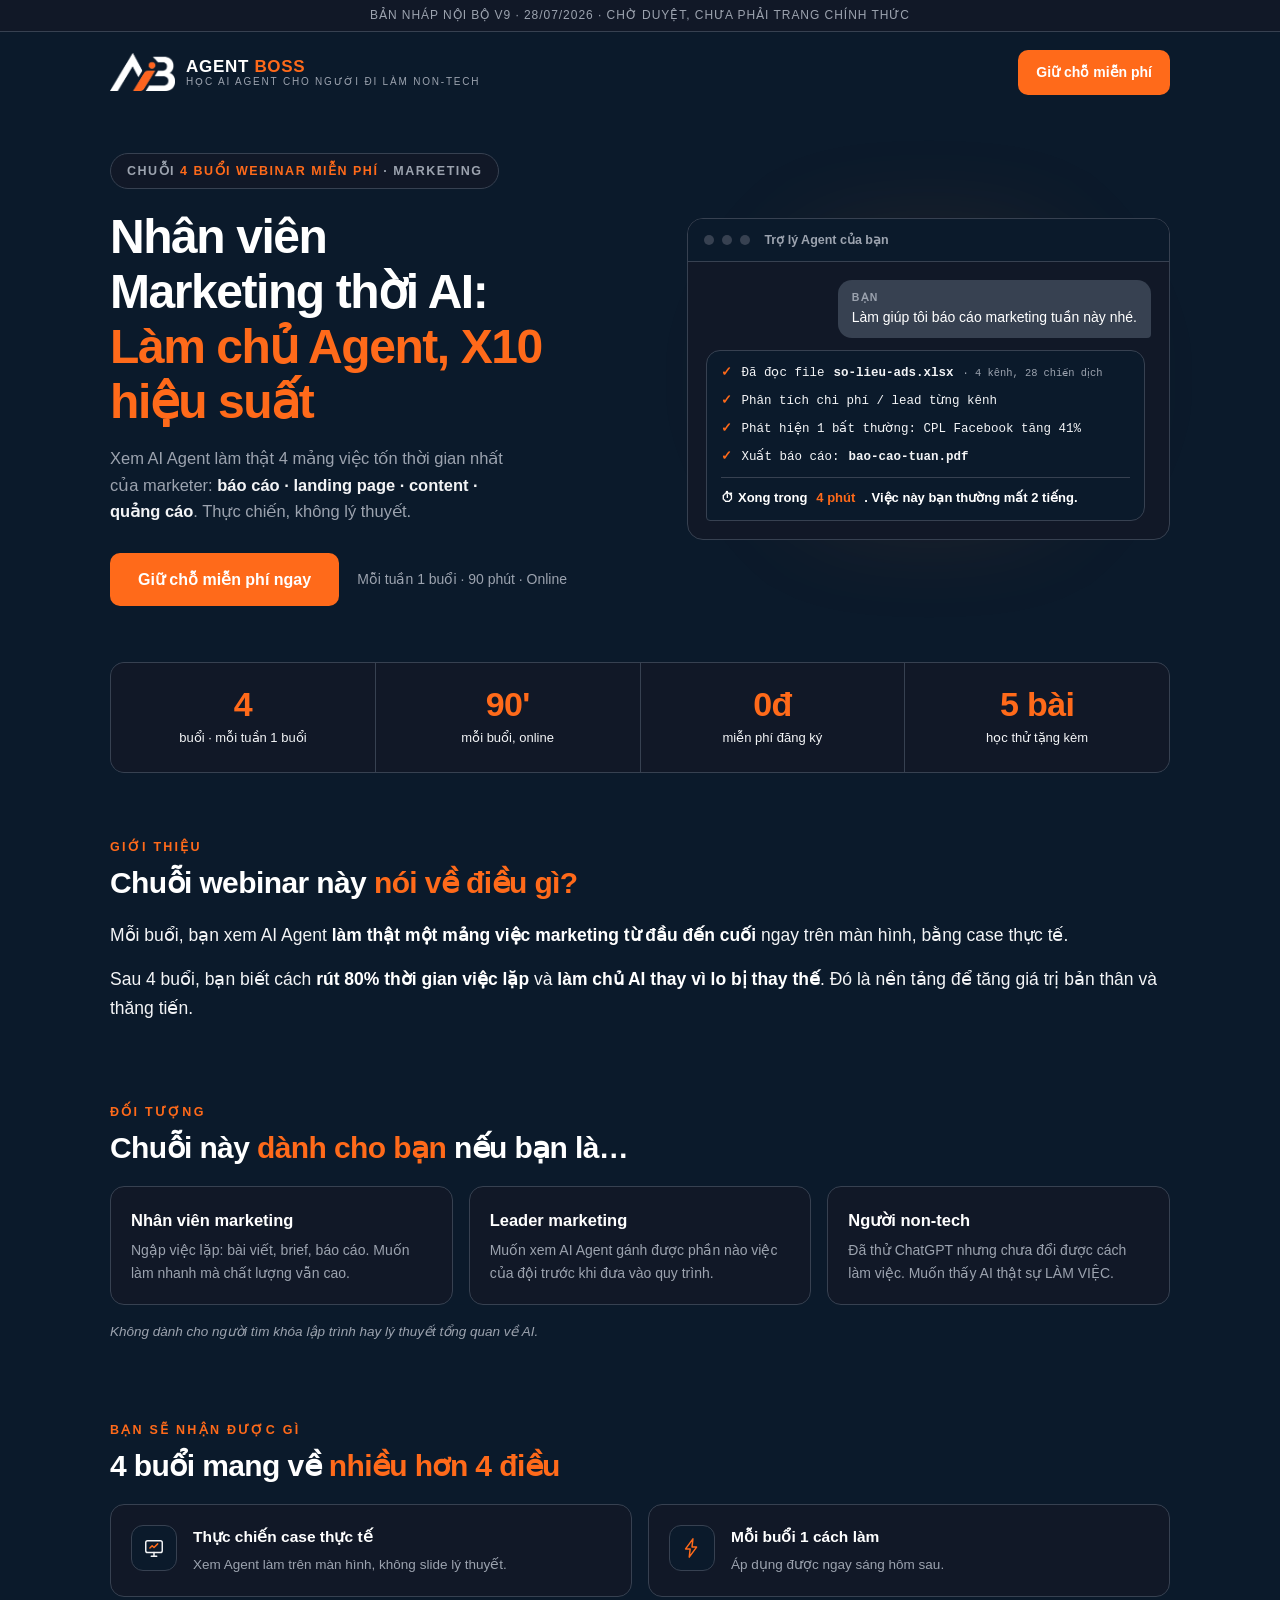
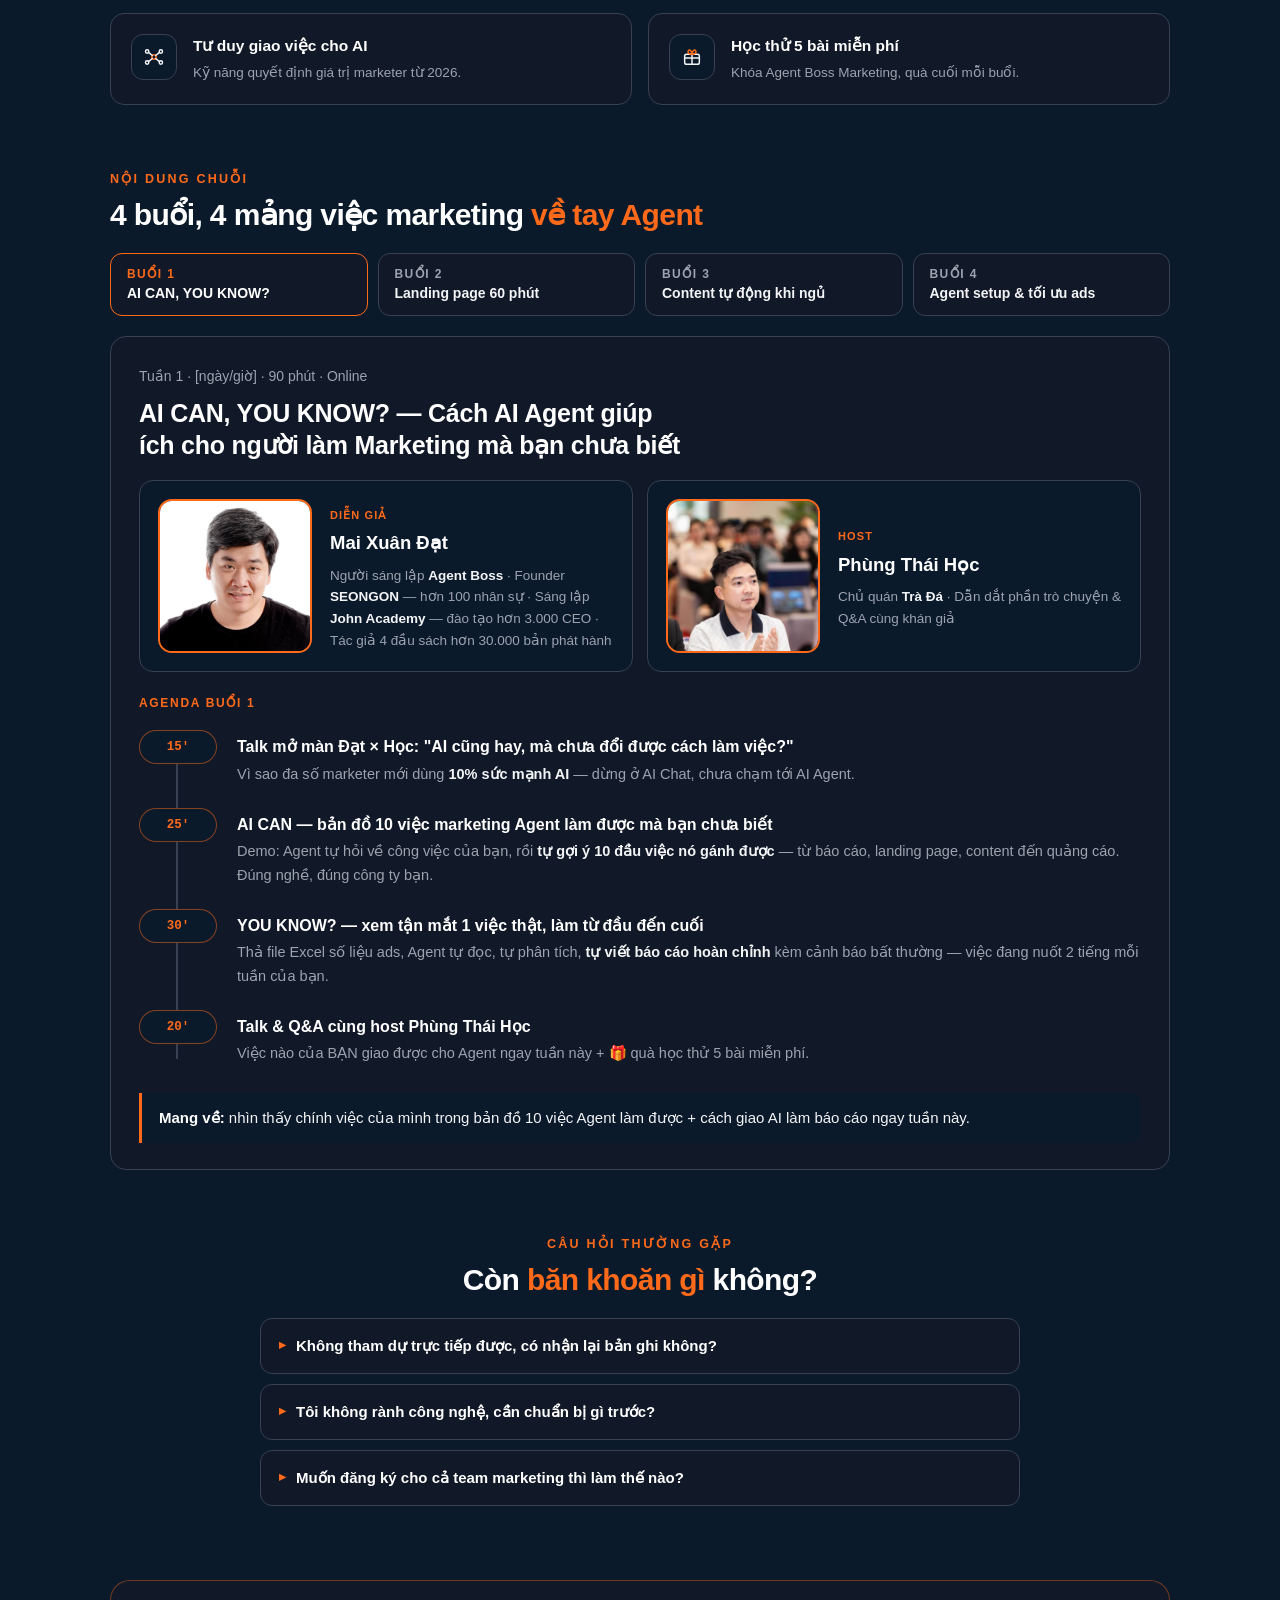
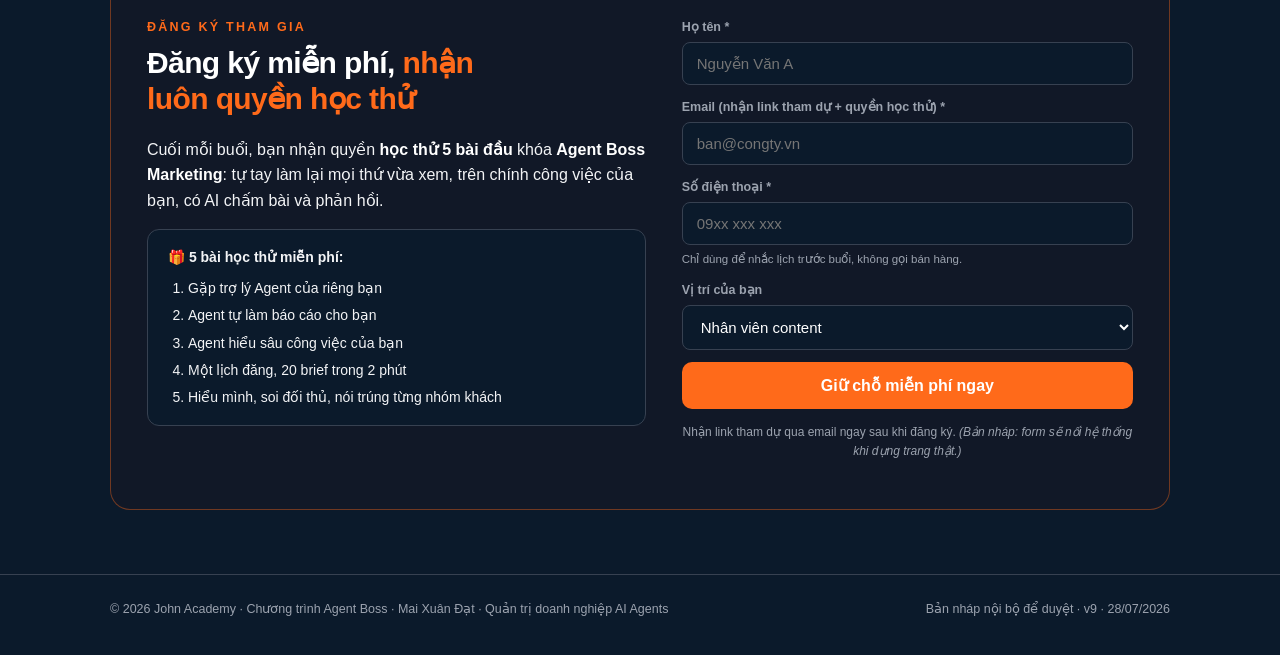
==== commit 55514780: "v9: agenda buoi 1 moi theo chu de AI CAN YOU KNOW, redesign agenda timeline, dua dien gia vao trong " ====
--- a/index.html
+++ b/index.html
@@ -151,12 +151,6 @@
   .card{background:var(--ink-900);border:1px solid var(--ink-700);border-radius:14px;padding:20px}
   .card h3{margin:0 0 6px;font-size:16.5px;font-weight:600}
   .card p{margin:0;font-size:14px;color:var(--ink-500)}
-  .speakers{display:grid;grid-template-columns:1fr 1fr;gap:16px;margin-top:6px}
-  .speaker{display:flex;gap:18px;align-items:flex-start;background:var(--ink-900);border:1px solid var(--ink-700);border-radius:14px;padding:20px}
-  .speaker img{width:112px;height:112px;border-radius:12px;object-fit:cover;object-position:top;flex:none;border:2px solid var(--boss-orange)}
-  .sp-role{display:inline-block;font-size:11.5px;font-weight:700;letter-spacing:.08em;text-transform:uppercase;color:var(--boss-orange)}
-  .speaker h3{margin:2px 0 8px;font-size:17.5px;font-weight:700}
-  .speaker ul{margin:0;padding-left:16px;font-size:13.5px;color:var(--ink-500);line-height:1.6}
   .note{font-size:13.5px;color:var(--ink-500);font-style:italic;margin-top:16px}
 
   /* ==== Benefits: 2x2 card + icon ==== */
@@ -198,14 +192,23 @@
   }
   .s-meta{font-size:14px;color:var(--ink-500);font-variant-numeric:tabular-nums}
   .session h3{font-size:clamp(20px,2.6vw,25px);font-weight:700;letter-spacing:-0.01em;margin:8px 0 14px;line-height:1.3;text-wrap:balance}
-  .prow{display:flex;gap:16px;padding:12px 0;border-top:1px solid var(--ink-700);align-items:baseline}
-  .ptag{
-    flex:0 0 84px;font-size:13.5px;font-weight:700;color:var(--ink-500);
-    letter-spacing:.04em;font-variant-numeric:tabular-nums;white-space:nowrap;
-  }
-  .ptag b{color:var(--white)}
-  .ptext{font-size:16px;color:var(--ink-100);line-height:1.6}
-  .ptext b{color:var(--white)}
+  .sp-strip{display:grid;grid-template-columns:1fr 1fr;gap:14px;margin:18px 0 4px}
+  .sp{display:flex;gap:18px;align-items:center;background:var(--agent-dark);border:1px solid var(--ink-700);border-radius:14px;padding:18px}
+  .sp img{width:150px;height:150px;border-radius:14px;object-fit:cover;object-position:top;flex:none;border:2px solid var(--boss-orange)}
+  .sp-role{display:inline-block;font-size:11px;font-weight:700;letter-spacing:.1em;text-transform:uppercase;color:var(--boss-orange)}
+  .sp h4{margin:2px 0 7px;font-size:18.5px;font-weight:700;color:var(--white)}
+  .sp p{margin:0;font-size:13.5px;color:var(--ink-500);line-height:1.6}
+  .sp p b{color:var(--ink-100)}
+  .sp-tba{justify-content:center;border-style:dashed;color:var(--ink-500);font-size:14px;min-height:70px}
+  .agenda-label{margin:22px 0 6px;font-size:12px;font-weight:700;letter-spacing:.14em;color:var(--boss-orange);text-transform:uppercase}
+  .agenda{position:relative}
+  .agenda::before{content:'';position:absolute;left:37px;top:18px;bottom:18px;width:2px;background:var(--ink-700)}
+  .a-item{position:relative;display:flex;gap:20px;padding:11px 0;align-items:flex-start}
+  .a-time{position:relative;z-index:1;flex:0 0 76px;text-align:center;font-family:var(--mono);font-size:12.5px;font-weight:700;color:var(--boss-orange);background:var(--agent-dark);border:1px solid rgba(255,106,26,.5);border-radius:999px;padding:6px 0;font-variant-numeric:tabular-nums}
+  .a-body{padding-top:4px}
+  .a-body b{font-size:16px;color:var(--white);line-height:1.4}
+  .a-body p{margin:3px 0 0;font-size:14.5px;color:var(--ink-500);line-height:1.6}
+  .a-body p b{font-size:inherit;color:var(--ink-100)}
   .loi-ich{
     margin:16px 0 0;padding:13px 17px;border-left:3px solid var(--boss-orange);
     background:var(--agent-dark);border-radius:0 10px 10px 0;
@@ -264,15 +267,16 @@
     .hero{grid-template-columns:1fr;gap:36px;padding-top:24px}
     .stats{grid-template-columns:repeat(2,1fr)}
     .cards3{grid-template-columns:1fr}
-    .speakers{grid-template-columns:1fr}
+    .sp-strip{grid-template-columns:1fr}
+    .sp img{width:104px;height:104px}
     .benefits{grid-template-columns:1fr}
     .cta-box{grid-template-columns:1fr;padding:24px}
     .cta-box .form-col{order:-1}
     .tabs{margin-left:-22px;margin-right:-22px;padding-left:22px;padding-right:22px}
     .tab{min-width:150px;flex:0 0 auto}
     .session{padding:20px}
-    .prow{flex-direction:column;gap:2px}
-    .ptag{flex:none}
+    .a-time{flex-basis:62px;font-size:11.5px}
+    .agenda::before{left:30px}
     .wordmark small{display:none}
     body{padding-bottom:66px}
     .sticky-cta{
@@ -285,7 +289,7 @@
 </head>
 <body>
 
-<div class="draft">Bản nháp nội bộ v8 · 28/07/2026 · chờ duyệt, chưa phải trang chính thức</div>
+<div class="draft">Bản nháp nội bộ v9 · 28/07/2026 · chờ duyệt, chưa phải trang chính thức</div>
 
 <div class="wrap">
 
@@ -424,13 +428,34 @@
     <!-- BUỔI 1 -->
     <div class="panel active" id="p1" role="tabpanel" aria-labelledby="t1">
       <div class="session">
-        <span class="s-meta">Tuần 1 · [ngày/giờ] · 90 phút · Online · Diễn giả: Mai Xuân Đạt · Host: Phùng Thái Học</span>
+        <span class="s-meta">Tuần 1 · [ngày/giờ] · 90 phút · Online</span>
         <h3>AI CAN, YOU KNOW? — Cách AI Agent giúp ích cho người làm Marketing mà bạn chưa biết</h3>
-        <div class="prow"><div class="ptag"><b>P1</b> · 15'</div><div class="ptext"><b>AI Chat vs AI Agent</b>: vì sao bạn mới dùng 10% sức mạnh AI.</div></div>
-        <div class="prow"><div class="ptag"><b>P2</b> · 30'</div><div class="ptext">Demo: Agent <b>tự gợi ý 10 việc</b> đúng nghề marketing, đúng công ty bạn.</div></div>
-        <div class="prow"><div class="ptag"><b>P3</b> · 30'</div><div class="ptext">Demo: thả file Excel, Agent <b>tự viết báo cáo hoàn chỉnh</b> kèm cảnh báo bất thường.</div></div>
-        <div class="prow"><div class="ptag"><b>P4</b> · 15'</div><div class="ptext">Q&amp;A + 🎁 quà học thử 5 bài miễn phí.</div></div>
-        <p class="loi-ich"><b>Mang về:</b> cách giao AI làm báo cáo, việc đang nuốt 2 tiếng mỗi tuần của bạn.</p>
+        <div class="sp-strip">
+          <div class="sp">
+            <img src="images/mai-xuan-dat.jpg" alt="Mai Xuân Đạt">
+            <div>
+              <span class="sp-role">Diễn giả</span>
+              <h4>Mai Xuân Đạt</h4>
+              <p>Người sáng lập <b>Agent Boss</b> · Founder <b>SEONGON</b> — hơn 100 nhân sự · Sáng lập <b>John Academy</b> — đào tạo hơn 3.000 CEO · Tác giả 4 đầu sách hơn 30.000 bản phát hành</p>
+            </div>
+          </div>
+          <div class="sp">
+            <img src="images/phung-thai-hoc.jpg" alt="Phùng Thái Học">
+            <div>
+              <span class="sp-role">Host</span>
+              <h4>Phùng Thái Học</h4>
+              <p>Chủ quán <b>Trà Đá</b> · Dẫn dắt phần trò chuyện &amp; Q&amp;A cùng khán giả</p>
+            </div>
+          </div>
+        </div>
+        <p class="agenda-label">Agenda buổi 1</p>
+        <div class="agenda">
+          <div class="a-item"><span class="a-time">15'</span><div class="a-body"><b>Talk mở màn Đạt × Học: "AI cũng hay, mà chưa đổi được cách làm việc?"</b><p>Vì sao đa số marketer mới dùng <b>10% sức mạnh AI</b> — dừng ở AI Chat, chưa chạm tới AI Agent.</p></div></div>
+          <div class="a-item"><span class="a-time">25'</span><div class="a-body"><b>AI CAN — bản đồ 10 việc marketing Agent làm được mà bạn chưa biết</b><p>Demo: Agent tự hỏi về công việc của bạn, rồi <b>tự gợi ý 10 đầu việc nó gánh được</b> — từ báo cáo, landing page, content đến quảng cáo. Đúng nghề, đúng công ty bạn.</p></div></div>
+          <div class="a-item"><span class="a-time">30'</span><div class="a-body"><b>YOU KNOW? — xem tận mắt 1 việc thật, làm từ đầu đến cuối</b><p>Thả file Excel số liệu ads, Agent tự đọc, tự phân tích, <b>tự viết báo cáo hoàn chỉnh</b> kèm cảnh báo bất thường — việc đang nuốt 2 tiếng mỗi tuần của bạn.</p></div></div>
+          <div class="a-item"><span class="a-time">20'</span><div class="a-body"><b>Talk &amp; Q&amp;A cùng host Phùng Thái Học</b><p>Việc nào của BẠN giao được cho Agent ngay tuần này + 🎁 quà học thử 5 bài miễn phí.</p></div></div>
+        </div>
+        <p class="loi-ich"><b>Mang về:</b> nhìn thấy chính việc của mình trong bản đồ 10 việc Agent làm được + cách giao AI làm báo cáo ngay tuần này.</p>
       </div>
     </div>
 
@@ -439,9 +464,15 @@
       <div class="session">
         <span class="s-meta">Tuần 2 · [ngày/giờ] · 90 phút · Online</span>
         <h3>Design 1 landing page bán hàng chỉ trong 60 phút</h3>
-        <div class="prow"><div class="ptag"><b>P1</b> · 10'</div><div class="ptext">Landing page là nút thắt của mọi chiến dịch: chờ designer cả tuần, chiến dịch nguội mất.</div></div>
-        <div class="prow"><div class="ptag"><b>P2</b> · 60'</div><div class="ptext">Demo xuyên suốt: từ brief, Agent <b>viết nội dung, thiết kế, dựng trang hoàn chỉnh</b> kèm form thu lead và email cảm ơn tự động. Chỉnh live trong vài giây.</div></div>
-        <div class="prow"><div class="ptag"><b>P3</b> · 20'</div><div class="ptext">Q&amp;A + 🎁 quà học thử 5 bài miễn phí.</div></div>
+        <div class="sp-strip">
+          <div class="sp sp-tba">🎤 Diễn giả &amp; host buổi 2 sẽ được công bố sớm</div>
+        </div>
+        <p class="agenda-label">Agenda buổi 2</p>
+        <div class="agenda">
+          <div class="a-item"><span class="a-time">10'</span><div class="a-body"><b>Landing page — nút thắt của mọi chiến dịch</b><p>Chờ designer + kỹ thuật cả tuần, chi phí đội lên, chiến dịch nguội mất.</p></div></div>
+          <div class="a-item"><span class="a-time">60'</span><div class="a-body"><b>Demo xuyên suốt: dựng landing page bán hàng từ số 0</b><p>Từ brief, Agent <b>viết nội dung, thiết kế, dựng trang hoàn chỉnh</b> kèm form thu lead và email cảm ơn tự động. Chỉnh live theo lệnh trong vài giây.</p></div></div>
+          <div class="a-item"><span class="a-time">20'</span><div class="a-body"><b>Tổng kết &amp; Q&amp;A</b><p>Quy trình brief → landing hoàn chỉnh + 🎁 quà học thử 5 bài miễn phí.</p></div></div>
+        </div>
         <p class="loi-ich"><b>Mang về:</b> việc chờ cả tuần nay tự làm trong 1 buổi tối, không phụ thuộc ai.</p>
       </div>
     </div>
@@ -451,11 +482,17 @@
       <div class="session">
         <span class="s-meta">Tuần 3 · [ngày/giờ] · 90 phút · Online</span>
         <h3>Xây hệ thống sản xuất content tự động, ngay cả khi bạn đang ngủ</h3>
-        <div class="prow"><div class="ptag"><b>P1</b> · 10'</div><div class="ptext">Từ "làm nhanh" đến "tự chạy", như nồi cơm hẹn giờ: 6h sáng cơm tự chín.</div></div>
-        <div class="prow"><div class="ptag"><b>P2</b> · 25'</div><div class="ptext">Demo: dạy Agent <b>giọng thương hiệu</b>, content hết "mùi AI".</div></div>
-        <div class="prow"><div class="ptag"><b>P3</b> · 30'</div><div class="ptext">Demo: từ 1 lịch đăng, Agent <b>bung 20 brief gửi designer trong 2 phút</b>.</div></div>
-        <div class="prow"><div class="ptag"><b>P4</b> · 15'</div><div class="ptext">Demo: hệ thống <b>tự viết content theo lịch</b>, tự báo cáo về Telegram mỗi sáng.</div></div>
-        <div class="prow"><div class="ptag"><b>P5</b> · 10'</div><div class="ptext">Lộ trình tự xây + Q&amp;A + 🎁 quà học thử 5 bài miễn phí.</div></div>
+        <div class="sp-strip">
+          <div class="sp sp-tba">🎤 Diễn giả &amp; host buổi 3 sẽ được công bố sớm</div>
+        </div>
+        <p class="agenda-label">Agenda buổi 3</p>
+        <div class="agenda">
+          <div class="a-item"><span class="a-time">10'</span><div class="a-body"><b>Từ "làm nhanh" đến "tự chạy"</b><p>Như nồi cơm hẹn giờ: 6h sáng cơm tự chín — hệ thống tự làm việc theo lịch, không cần bạn ngồi đó.</p></div></div>
+          <div class="a-item"><span class="a-time">25'</span><div class="a-body"><b>Demo: dạy Agent "giọng thương hiệu"</b><p>Từ vài bài viết cũ, mọi content ra <b>đúng tông thương hiệu</b>, hết "mùi AI".</p></div></div>
+          <div class="a-item"><span class="a-time">30'</span><div class="a-body"><b>Demo: 1 lịch đăng → 20 brief hoàn chỉnh trong 2 phút</b><p>Đủ tiêu đề, nội dung, mô tả hình, kích thước từng kênh — <b>gửi thẳng designer</b>.</p></div></div>
+          <div class="a-item"><span class="a-time">15'</span><div class="a-body"><b>Demo: đóng gói thành hệ thống chạy theo lịch</b><p>Agent <b>tự viết content theo kế hoạch tuần</b>, tự tổng hợp kết quả gửi về Telegram mỗi sáng.</p></div></div>
+          <div class="a-item"><span class="a-time">10'</span><div class="a-body"><b>Lộ trình tự xây &amp; Q&amp;A</b><p>+ 🎁 quà học thử 5 bài miễn phí.</p></div></div>
+        </div>
         <p class="loi-ich"><b>Mang về:</b> việc lặp tự chạy, thời gian dành cho chiến lược và sáng tạo.</p>
       </div>
     </div>
@@ -465,44 +502,18 @@
       <div class="session">
         <span class="s-meta">Tuần 4 · [ngày/giờ] · 90 phút · Online</span>
         <h3>Xây dựng AI Agent setup và tối ưu quảng cáo</h3>
-        <div class="prow"><div class="ptag"><b>P1</b> · 10'</div><div class="ptext">Chạy ads kiểu thủ công: sáng nào cũng canh số liệu, tối ưu theo cảm tính, báo cáo luôn chậm 1 nhịp so với tiền đang tiêu.</div></div>
-        <div class="prow"><div class="ptag"><b>P2</b> · 30'</div><div class="ptext">Demo: Agent <b>tự đọc số liệu tài khoản quảng cáo</b>, chỉ ra chiến dịch đang lỗ, CPL bất thường — và giải thích vì sao.</div></div>
-        <div class="prow"><div class="ptag"><b>P3</b> · 30'</div><div class="ptext">Demo: giao Agent <b>setup chiến dịch mới từ brief</b>: content ads, target, ngân sách, cấu trúc camp — nộp lại cho bạn duyệt trước khi bấm chạy.</div></div>
-        <div class="prow"><div class="ptag"><b>P4</b> · 10'</div><div class="ptext">Demo: Agent <b>trực số liệu theo lịch</b>, chi phí vượt ngưỡng là báo động về Telegram kèm đề xuất xử lý.</div></div>
-        <div class="prow"><div class="ptag"><b>P5</b> · 10'</div><div class="ptext">Lộ trình tự xây + Q&amp;A + 🎁 quà học thử 5 bài miễn phí.</div></div>
+        <div class="sp-strip">
+          <div class="sp sp-tba">🎤 Diễn giả &amp; host buổi 4 sẽ được công bố sớm</div>
+        </div>
+        <p class="agenda-label">Agenda buổi 4</p>
+        <div class="agenda">
+          <div class="a-item"><span class="a-time">10'</span><div class="a-body"><b>Chạy ads kiểu thủ công đang tốn của bạn những gì</b><p>Sáng nào cũng canh số liệu, tối ưu theo cảm tính, báo cáo luôn chậm 1 nhịp so với tiền đang tiêu.</p></div></div>
+          <div class="a-item"><span class="a-time">30'</span><div class="a-body"><b>Demo: Agent tự đọc số liệu tài khoản quảng cáo</b><p>Chỉ ra <b>chiến dịch đang lỗ, CPL bất thường</b> — và giải thích vì sao: kênh nào, nhóm quảng cáo nào, thay đổi gì gây ra.</p></div></div>
+          <div class="a-item"><span class="a-time">30'</span><div class="a-body"><b>Demo: giao Agent setup chiến dịch mới từ brief</b><p>Content ads, target, ngân sách, cấu trúc camp — Agent <b>nộp lại bản đầy đủ để bạn duyệt</b> trước khi bấm chạy.</p></div></div>
+          <div class="a-item"><span class="a-time">10'</span><div class="a-body"><b>Demo: Agent trực số liệu theo lịch</b><p>Chi phí vượt ngưỡng là <b>báo động về Telegram</b> kèm đề xuất xử lý — không cần bạn ngồi canh.</p></div></div>
+          <div class="a-item"><span class="a-time">10'</span><div class="a-body"><b>Lộ trình tự xây &amp; Q&amp;A</b><p>+ 🎁 quà học thử 5 bài miễn phí.</p></div></div>
+        </div>
         <p class="loi-ich"><b>Mang về:</b> quy trình giao Agent setup và tối ưu ads, hết cảnh ngồi canh số liệu bằng tay mỗi sáng.</p>
-      </div>
-    </div>
-  </section>
-
-  <!-- ===== DIỄN GIẢ BUỔI 1 ===== -->
-  <section>
-    <p class="sec-eyebrow">Buổi mở màn</p>
-    <h2>Diễn giả <span class="t-orange">Buổi 1</span></h2>
-    <div class="speakers">
-      <div class="speaker">
-        <img src="images/mai-xuan-dat.jpg" alt="Mai Xuân Đạt">
-        <div>
-          <span class="sp-role">Diễn giả</span>
-          <h3>Mai Xuân Đạt</h3>
-          <ul>
-            <li>Người sáng lập <b>Agent Boss</b> — chương trình thực hành AI Agent cho người đi làm non-tech</li>
-            <li>Founder <b>SEONGON</b> — AI Search Growth Partner, hơn 100 nhân sự</li>
-            <li>Sáng lập <b>John Academy</b> — đào tạo hơn 3.000 CEO, cố vấn hơn 300 doanh nghiệp về Quản trị Mục tiêu &amp; OKRs</li>
-            <li>Tác giả các đầu sách hơn 30.000 bản phát hành: <i>OKRs — Hiểu đúng, Làm đúng · Tổ chức &amp; Đám đông · Đội Trưởng · Chiến binh</i></li>
-          </ul>
-        </div>
-      </div>
-      <div class="speaker">
-        <img src="images/phung-thai-hoc.jpg" alt="Phùng Thái Học">
-        <div>
-          <span class="sp-role">Host</span>
-          <h3>Phùng Thái Học</h3>
-          <ul>
-            <li>Chủ quán <b>Trà Đá</b></li>
-            <li>Người dẫn dắt phần trò chuyện &amp; Q&amp;A cùng khán giả trong buổi mở màn</li>
-          </ul>
-        </div>
       </div>
     </div>
   </section>
@@ -574,7 +585,7 @@
 <footer>
   <div class="wrap">
     <span>© 2026 John Academy · Chương trình Agent Boss · Mai Xuân Đạt · Quản trị doanh nghiệp AI Agents</span>
-    <span>Bản nháp nội bộ để duyệt · v8 · 28/07/2026</span>
+    <span>Bản nháp nội bộ để duyệt · v9 · 28/07/2026</span>
   </div>
 </footer>
 
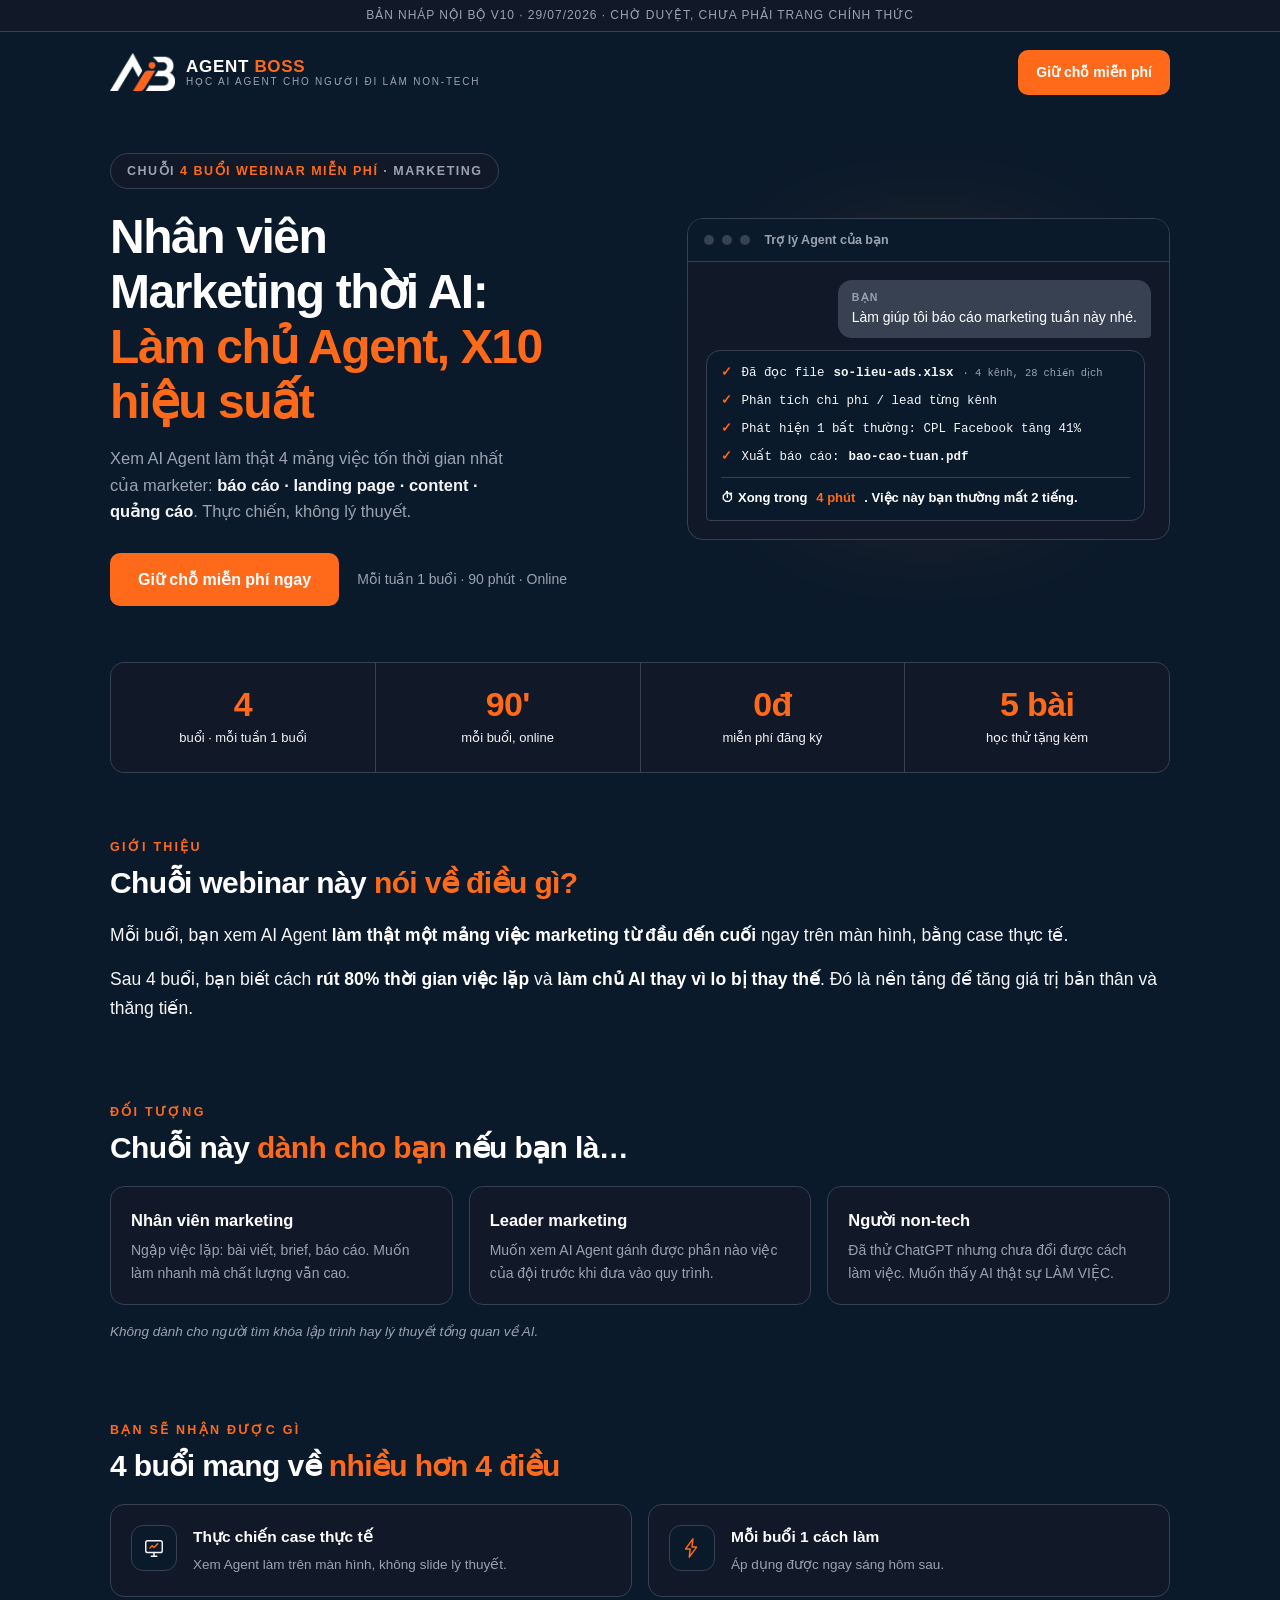
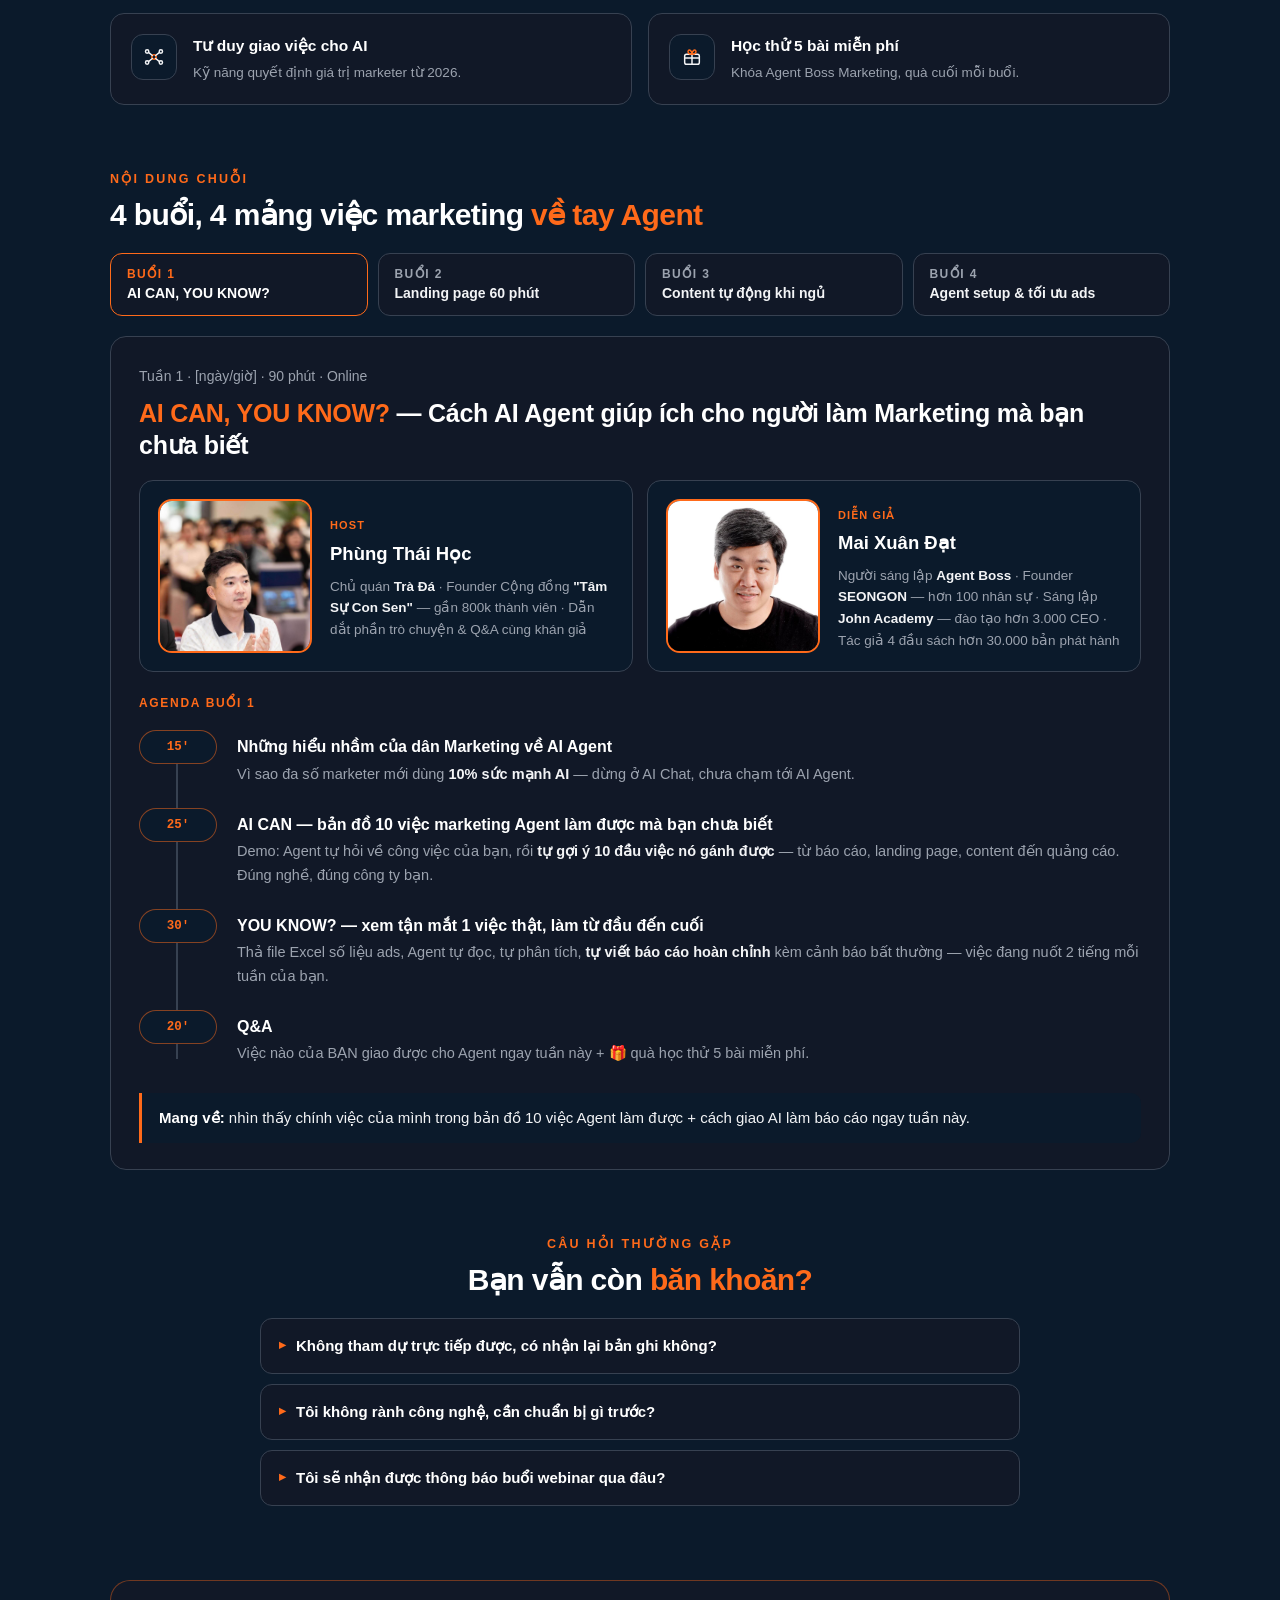
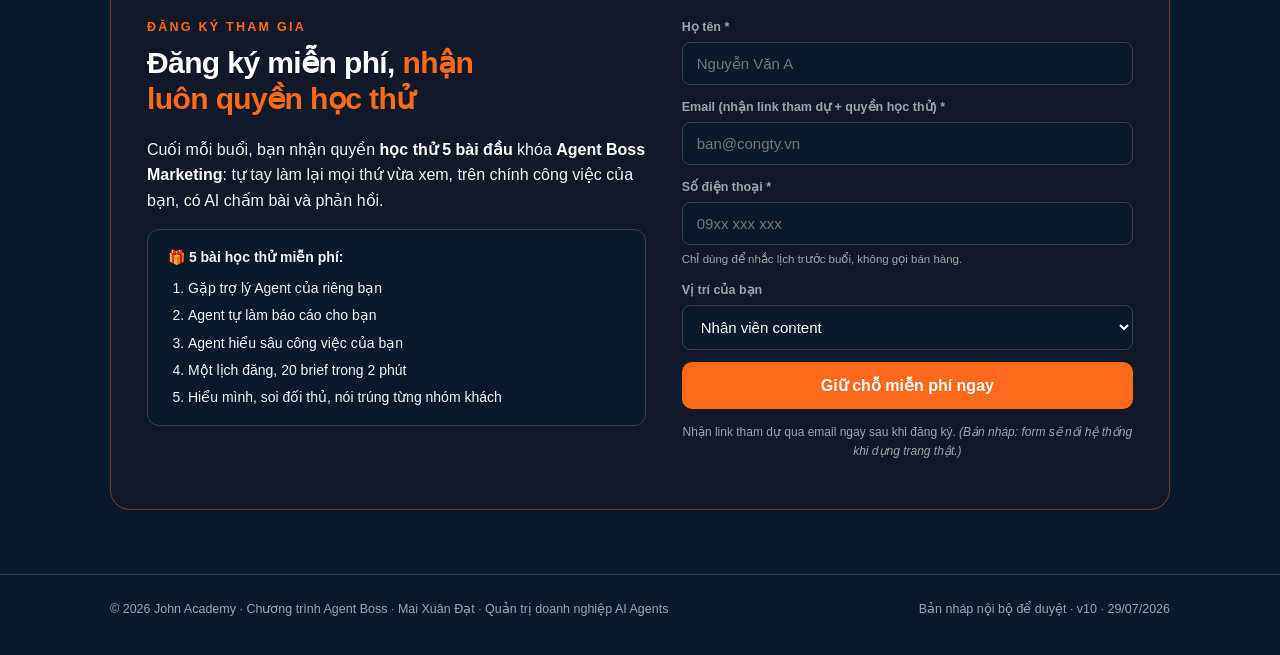
==== commit a0ff66a0: "v10: tieu de buoi 1 mau cam het gay dong, host trai + dien gia phai + bo sung info Hoc (Tam Su Con S" ====
--- a/index.html
+++ b/index.html
@@ -191,7 +191,7 @@
     padding:26px 28px;
   }
   .s-meta{font-size:14px;color:var(--ink-500);font-variant-numeric:tabular-nums}
-  .session h3{font-size:clamp(20px,2.6vw,25px);font-weight:700;letter-spacing:-0.01em;margin:8px 0 14px;line-height:1.3;text-wrap:balance}
+  .session h3{font-size:clamp(20px,2.6vw,25px);font-weight:700;letter-spacing:-0.01em;margin:8px 0 14px;line-height:1.3}
   .sp-strip{display:grid;grid-template-columns:1fr 1fr;gap:14px;margin:18px 0 4px}
   .sp{display:flex;gap:18px;align-items:center;background:var(--agent-dark);border:1px solid var(--ink-700);border-radius:14px;padding:18px}
   .sp img{width:150px;height:150px;border-radius:14px;object-fit:cover;object-position:top;flex:none;border:2px solid var(--boss-orange)}
@@ -289,7 +289,7 @@
 </head>
 <body>
 
-<div class="draft">Bản nháp nội bộ v9 · 28/07/2026 · chờ duyệt, chưa phải trang chính thức</div>
+<div class="draft">Bản nháp nội bộ v10 · 29/07/2026 · chờ duyệt, chưa phải trang chính thức</div>
 
 <div class="wrap">
 
@@ -429,8 +429,16 @@
     <div class="panel active" id="p1" role="tabpanel" aria-labelledby="t1">
       <div class="session">
         <span class="s-meta">Tuần 1 · [ngày/giờ] · 90 phút · Online</span>
-        <h3>AI CAN, YOU KNOW? — Cách AI Agent giúp ích cho người làm Marketing mà bạn chưa biết</h3>
+        <h3><span class="t-orange">AI CAN, YOU KNOW?</span> — Cách AI Agent giúp ích cho người làm Marketing mà bạn chưa biết</h3>
         <div class="sp-strip">
+          <div class="sp">
+            <img src="images/phung-thai-hoc.jpg" alt="Phùng Thái Học">
+            <div>
+              <span class="sp-role">Host</span>
+              <h4>Phùng Thái Học</h4>
+              <p>Chủ quán <b>Trà Đá</b> · Founder Cộng đồng <b>"Tâm Sự Con Sen"</b> — gần 800k thành viên · Dẫn dắt phần trò chuyện &amp; Q&amp;A cùng khán giả</p>
+            </div>
+          </div>
           <div class="sp">
             <img src="images/mai-xuan-dat.jpg" alt="Mai Xuân Đạt">
             <div>
@@ -439,21 +447,13 @@
               <p>Người sáng lập <b>Agent Boss</b> · Founder <b>SEONGON</b> — hơn 100 nhân sự · Sáng lập <b>John Academy</b> — đào tạo hơn 3.000 CEO · Tác giả 4 đầu sách hơn 30.000 bản phát hành</p>
             </div>
           </div>
-          <div class="sp">
-            <img src="images/phung-thai-hoc.jpg" alt="Phùng Thái Học">
-            <div>
-              <span class="sp-role">Host</span>
-              <h4>Phùng Thái Học</h4>
-              <p>Chủ quán <b>Trà Đá</b> · Dẫn dắt phần trò chuyện &amp; Q&amp;A cùng khán giả</p>
-            </div>
-          </div>
         </div>
         <p class="agenda-label">Agenda buổi 1</p>
         <div class="agenda">
-          <div class="a-item"><span class="a-time">15'</span><div class="a-body"><b>Talk mở màn Đạt × Học: "AI cũng hay, mà chưa đổi được cách làm việc?"</b><p>Vì sao đa số marketer mới dùng <b>10% sức mạnh AI</b> — dừng ở AI Chat, chưa chạm tới AI Agent.</p></div></div>
+          <div class="a-item"><span class="a-time">15'</span><div class="a-body"><b>Những hiểu nhầm của dân Marketing về AI Agent</b><p>Vì sao đa số marketer mới dùng <b>10% sức mạnh AI</b> — dừng ở AI Chat, chưa chạm tới AI Agent.</p></div></div>
           <div class="a-item"><span class="a-time">25'</span><div class="a-body"><b>AI CAN — bản đồ 10 việc marketing Agent làm được mà bạn chưa biết</b><p>Demo: Agent tự hỏi về công việc của bạn, rồi <b>tự gợi ý 10 đầu việc nó gánh được</b> — từ báo cáo, landing page, content đến quảng cáo. Đúng nghề, đúng công ty bạn.</p></div></div>
           <div class="a-item"><span class="a-time">30'</span><div class="a-body"><b>YOU KNOW? — xem tận mắt 1 việc thật, làm từ đầu đến cuối</b><p>Thả file Excel số liệu ads, Agent tự đọc, tự phân tích, <b>tự viết báo cáo hoàn chỉnh</b> kèm cảnh báo bất thường — việc đang nuốt 2 tiếng mỗi tuần của bạn.</p></div></div>
-          <div class="a-item"><span class="a-time">20'</span><div class="a-body"><b>Talk &amp; Q&amp;A cùng host Phùng Thái Học</b><p>Việc nào của BẠN giao được cho Agent ngay tuần này + 🎁 quà học thử 5 bài miễn phí.</p></div></div>
+          <div class="a-item"><span class="a-time">20'</span><div class="a-body"><b>Q&amp;A</b><p>Việc nào của BẠN giao được cho Agent ngay tuần này + 🎁 quà học thử 5 bài miễn phí.</p></div></div>
         </div>
         <p class="loi-ich"><b>Mang về:</b> nhìn thấy chính việc của mình trong bản đồ 10 việc Agent làm được + cách giao AI làm báo cáo ngay tuần này.</p>
       </div>
@@ -521,19 +521,19 @@
   <!-- ===== FAQ ===== -->
   <section class="faq-sec">
     <p class="sec-eyebrow">Câu hỏi thường gặp</p>
-    <h2>Còn <span class="t-orange">băn khoăn gì</span> không?</h2>
+    <h2>Bạn vẫn còn <span class="t-orange">băn khoăn?</span></h2>
     <div class="faq-list">
       <details>
         <summary>Không tham dự trực tiếp được, có nhận lại bản ghi không?</summary>
-        <p>[Chờ chốt chính sách record. Gợi ý: có bản ghi gửi qua email cho người đã đăng ký, nhưng quà học thử 5 bài chỉ dành cho người tham dự trực tiếp.]</p>
+        <p>Chương trình xin phép không gửi lại bản ghi, để đảm bảo trọn vẹn quyền lợi cho những bạn đã dành thời gian tham dự trực tiếp. Mỗi buổi chỉ diễn ra một lần — mong bạn thông cảm và sắp xếp tham gia đúng giờ nhé.</p>
       </details>
       <details>
         <summary>Tôi không rành công nghệ, cần chuẩn bị gì trước?</summary>
         <p>Không cần chuẩn bị gì. Mọi demo diễn ra trên màn hình của diễn giả. Bạn chỉ cần 90 phút tập trung và ghi lại việc mình muốn giao cho AI.</p>
       </details>
       <details>
-        <summary>Muốn đăng ký cho cả team marketing thì làm thế nào?</summary>
-        <p>Mỗi thành viên tự điền form đăng ký để nhận riêng link tham dự và quà học thử. [Chờ chốt: có kênh đăng ký theo nhóm không.]</p>
+        <summary>Tôi sẽ nhận được thông báo buổi webinar qua đâu?</summary>
+        <p>Sau khi đăng ký thành công, bạn sẽ nhận được thông báo buổi webinar qua email. Ngoài ra, bạn có thể tham gia nhóm <b>Telegram AI Agent</b> để nhận thông tin về webinar.</p>
       </details>
     </div>
   </section>
@@ -585,7 +585,7 @@
 <footer>
   <div class="wrap">
     <span>© 2026 John Academy · Chương trình Agent Boss · Mai Xuân Đạt · Quản trị doanh nghiệp AI Agents</span>
-    <span>Bản nháp nội bộ để duyệt · v9 · 28/07/2026</span>
+    <span>Bản nháp nội bộ để duyệt · v10 · 29/07/2026</span>
   </div>
 </footer>
 
